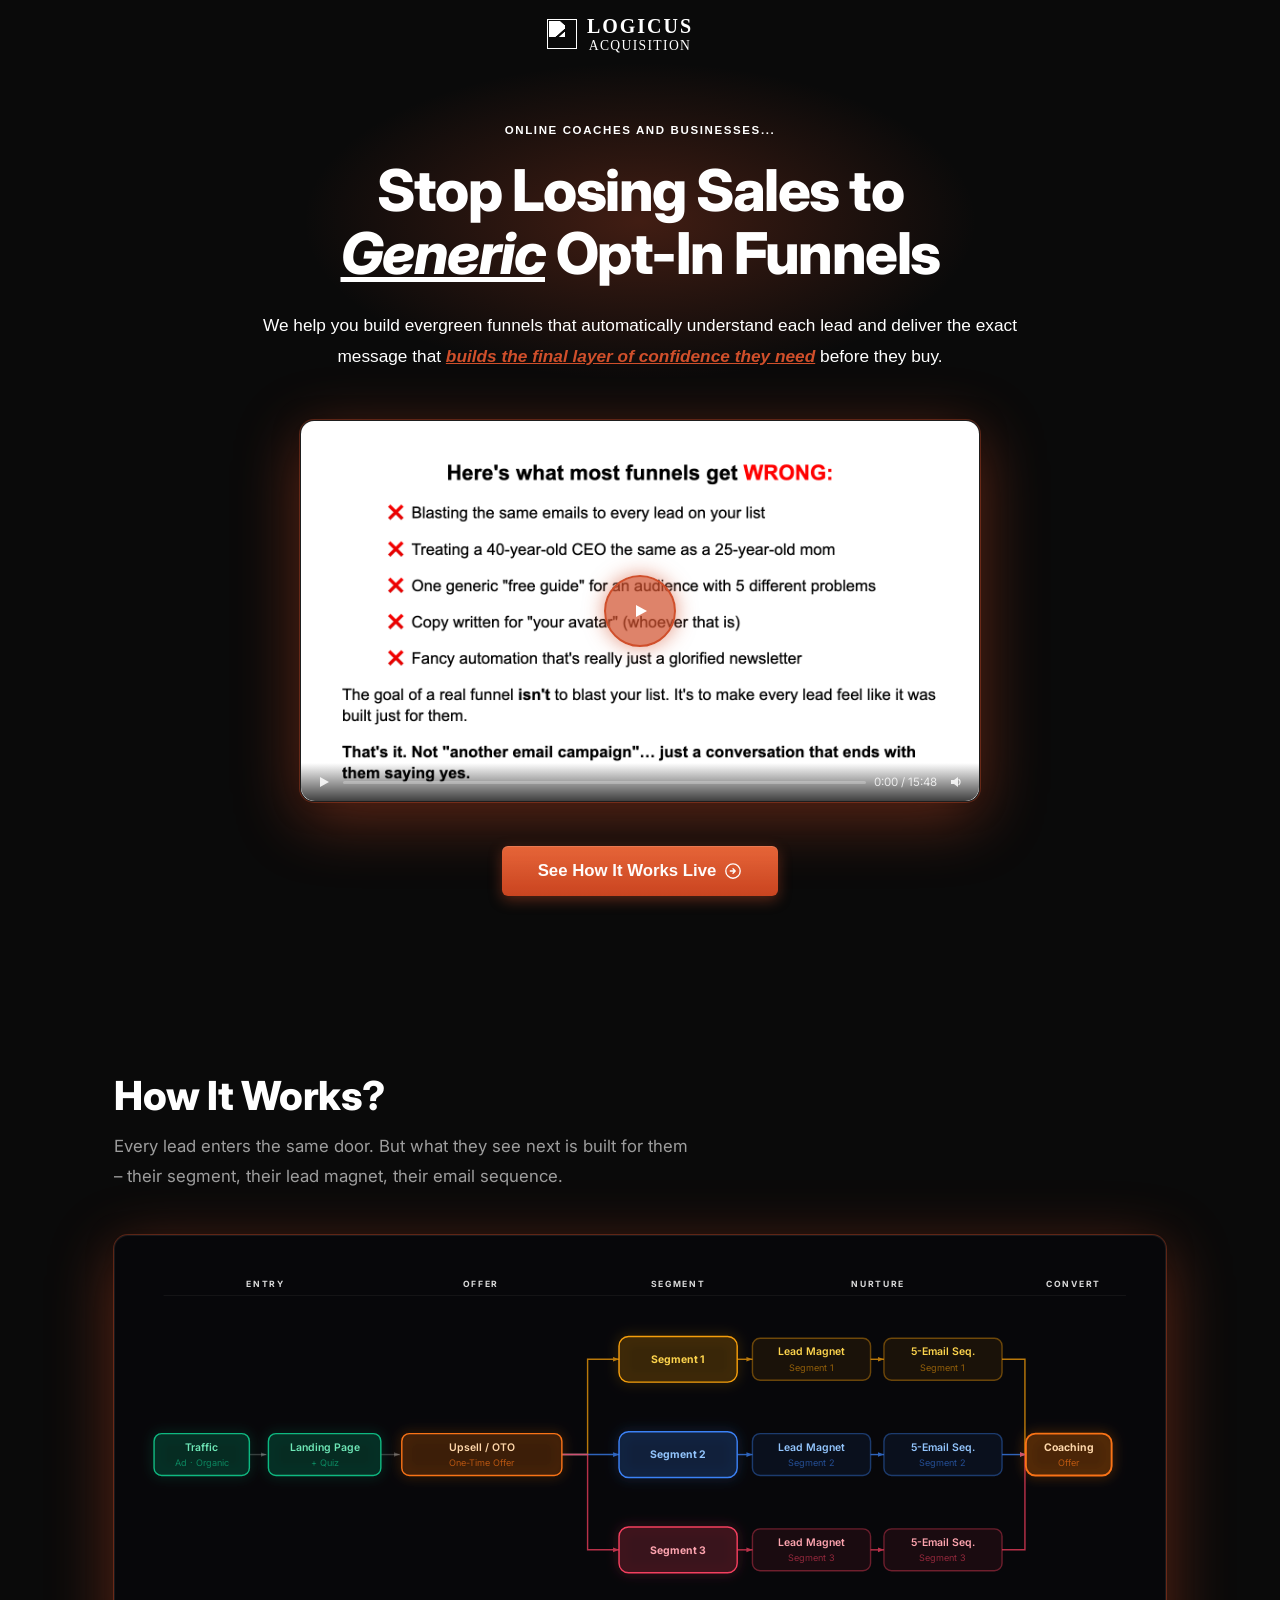
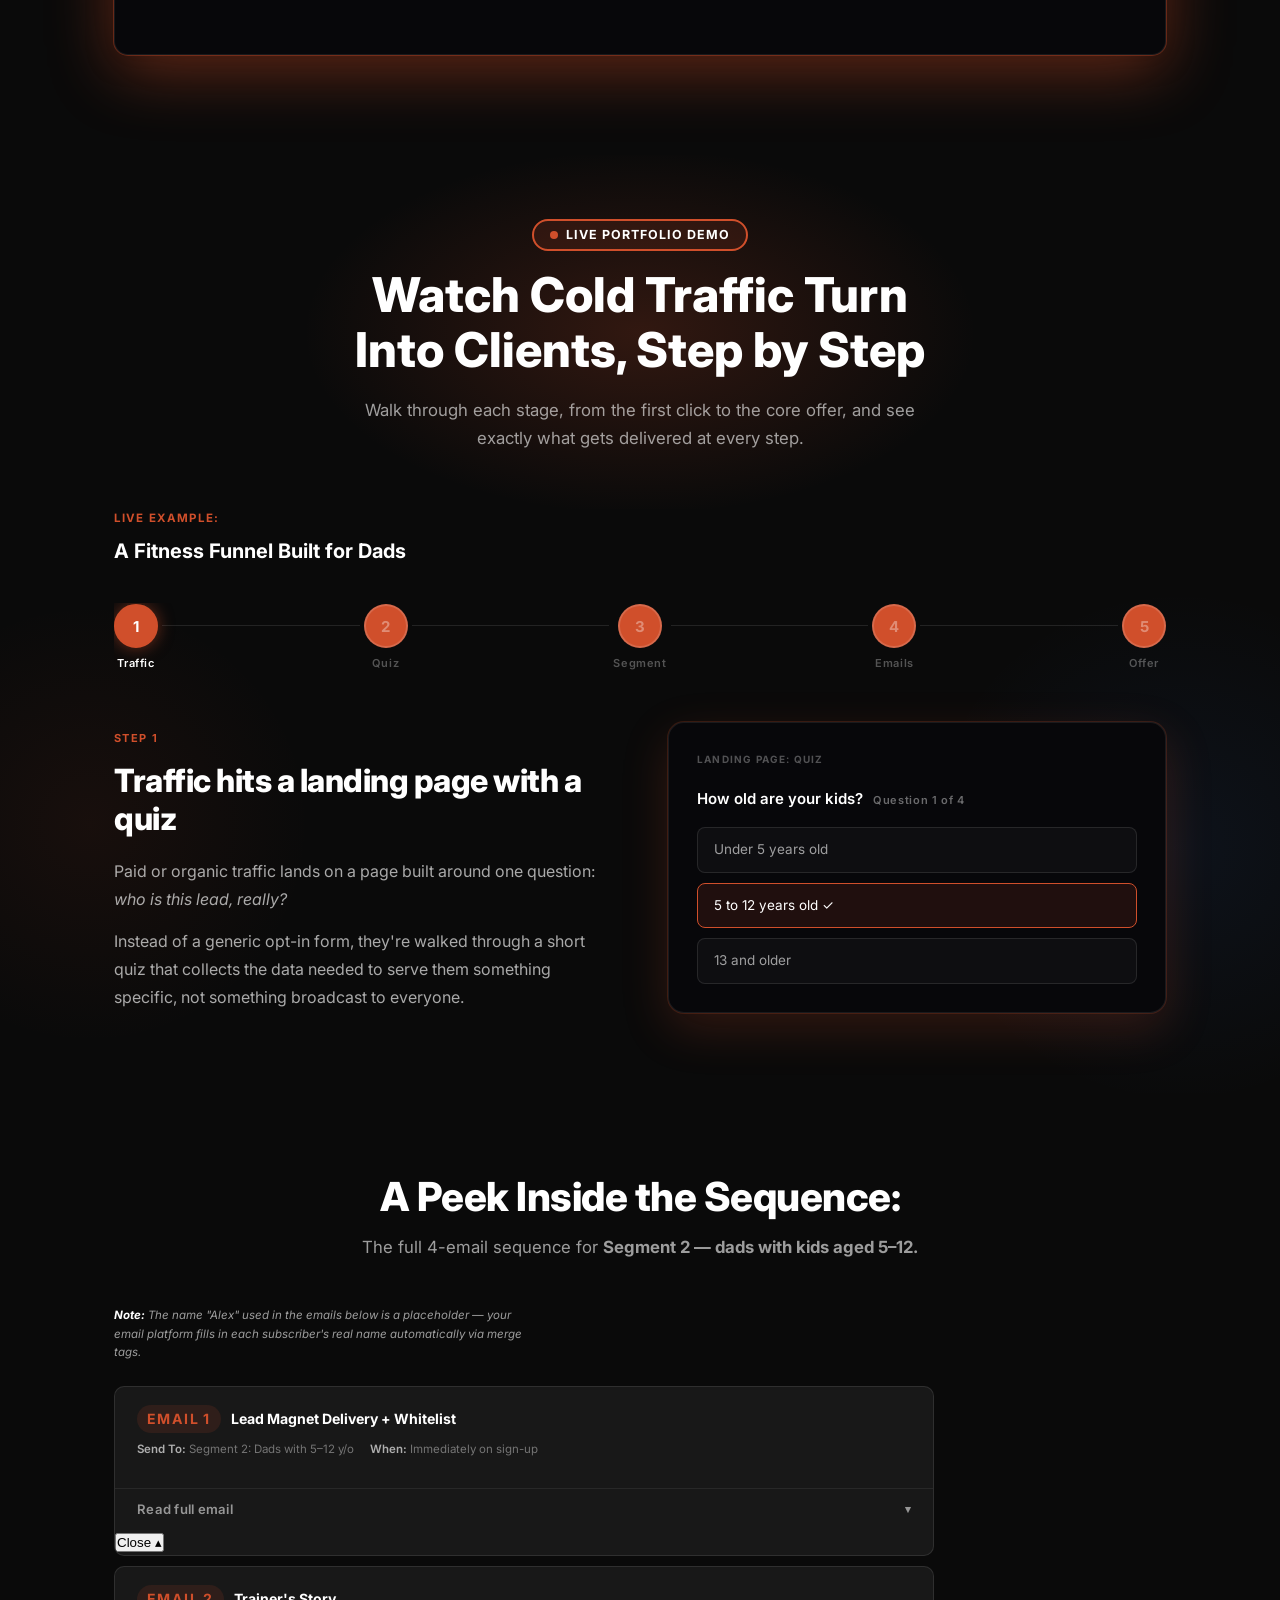
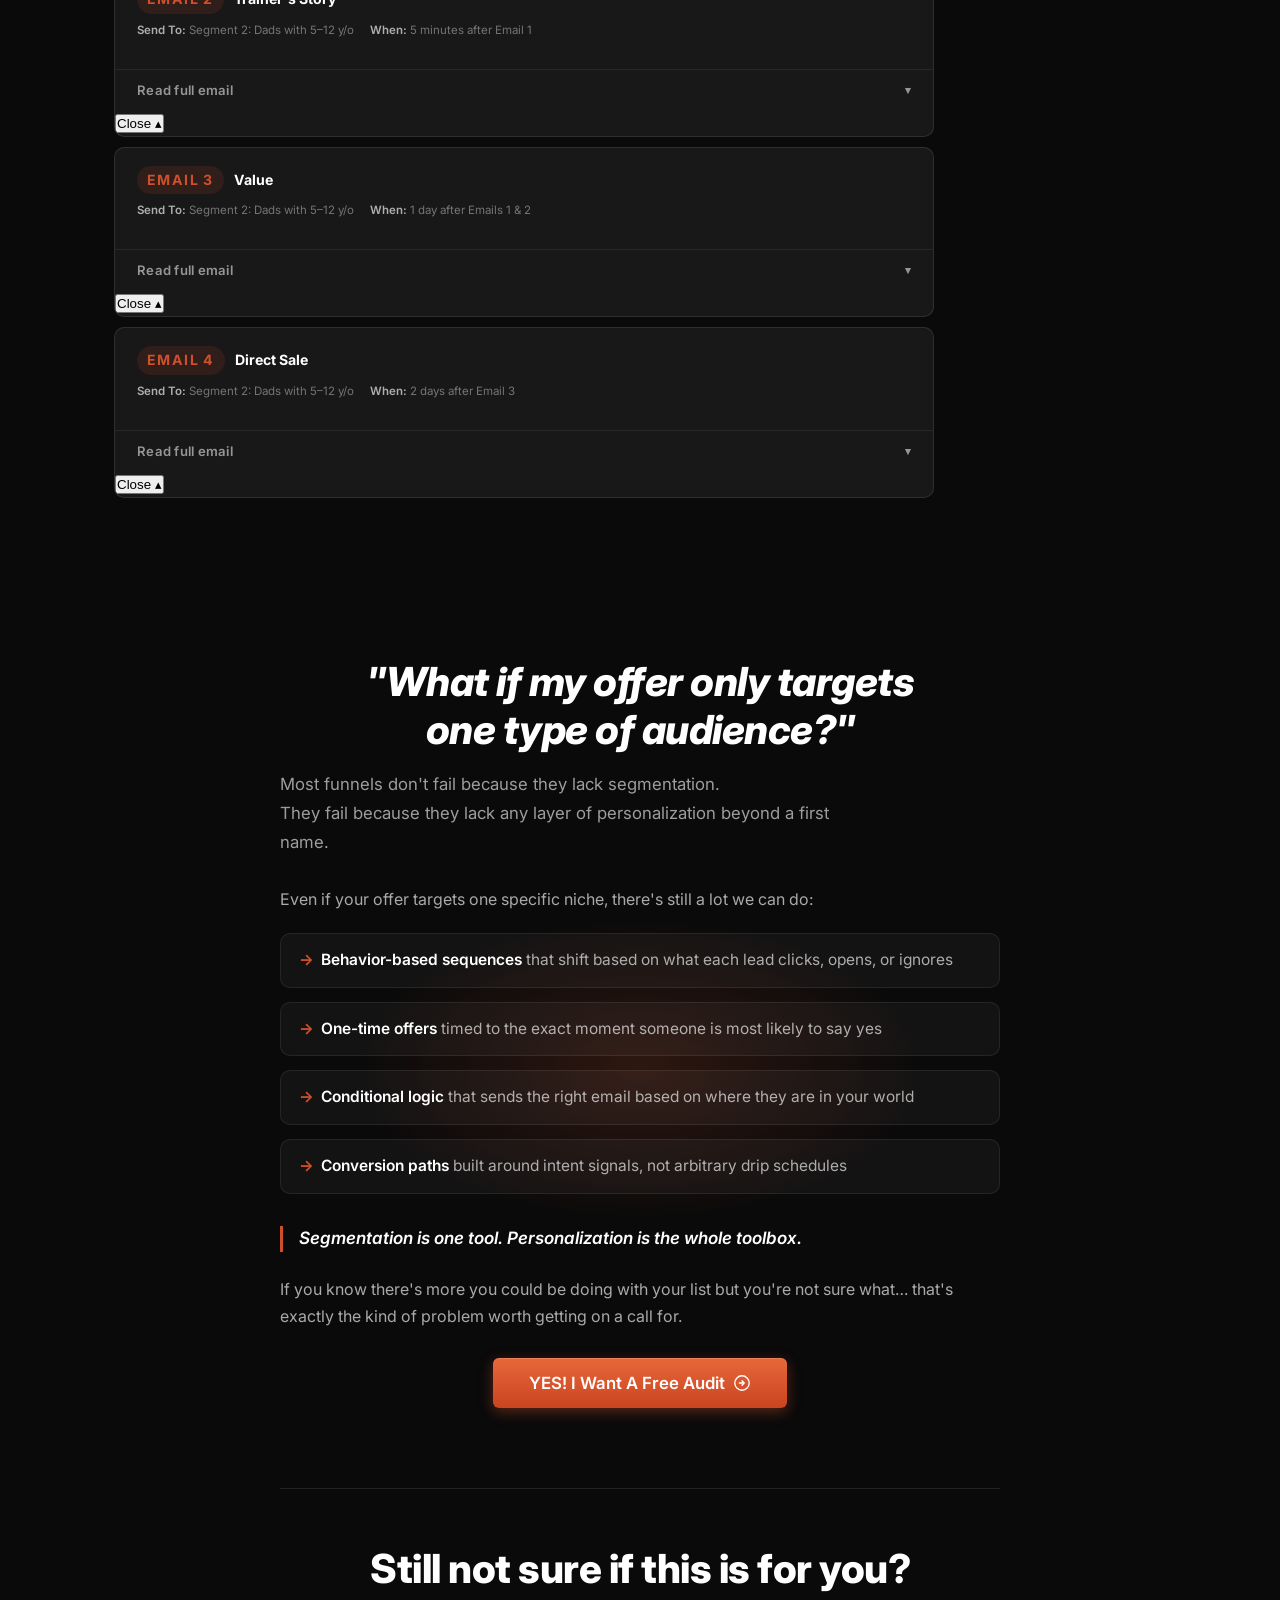
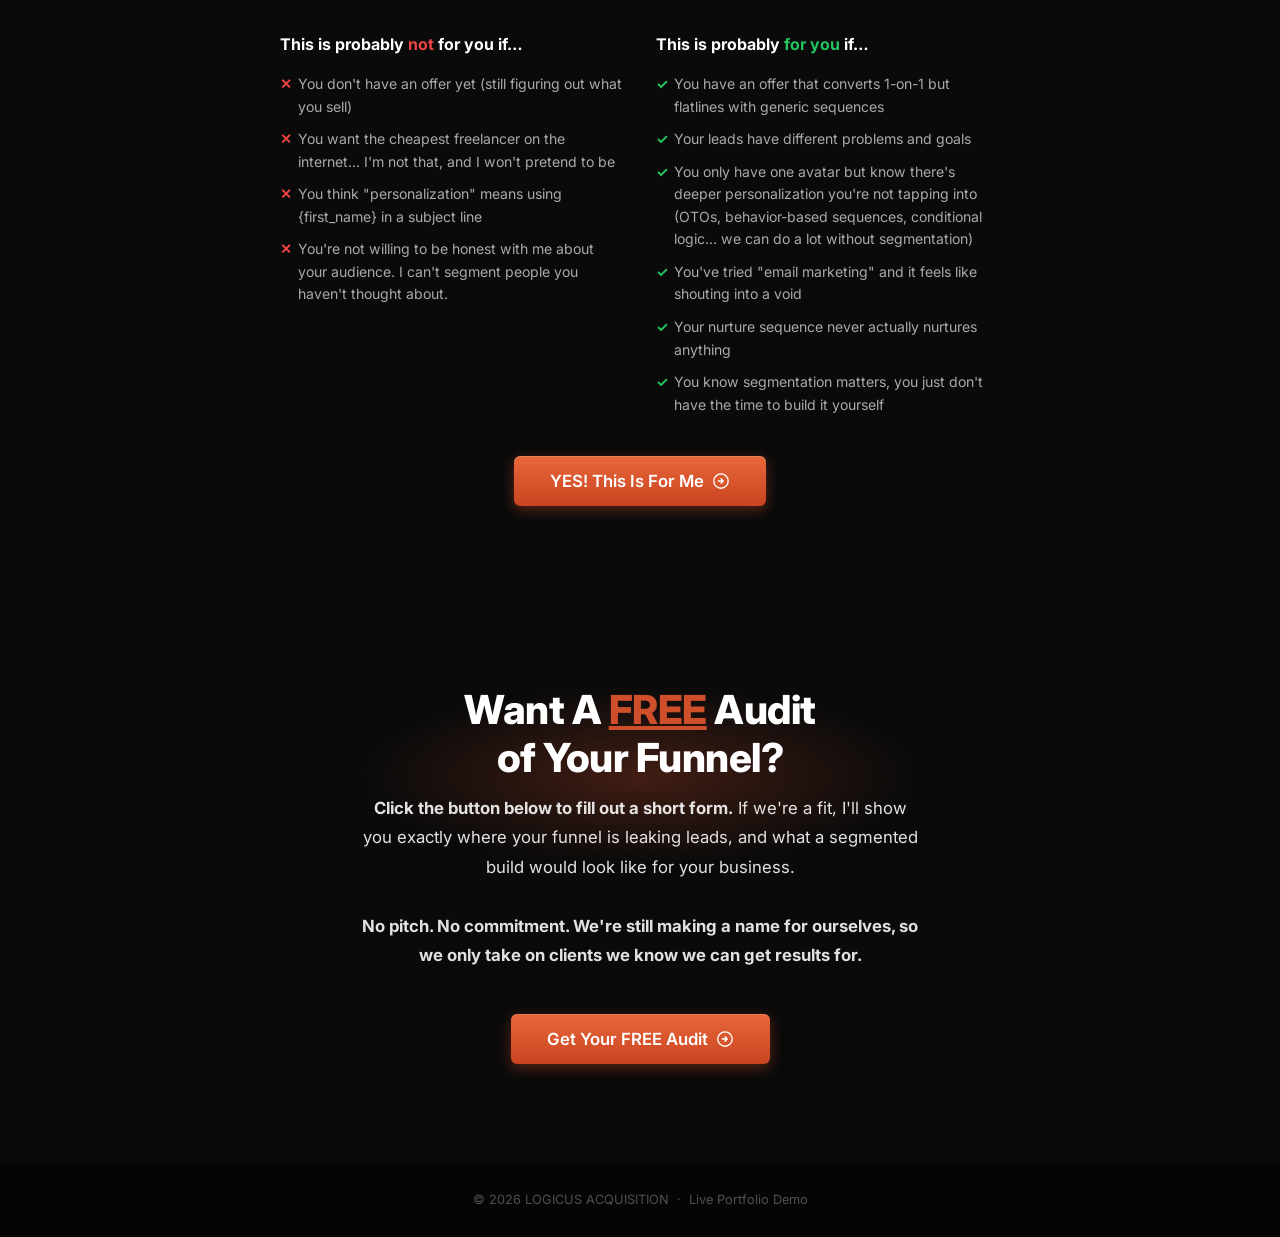
==== index.html @ 77cde2d3 "Scroll to email showcase section on close" ====
<!DOCTYPE html>
<html lang="en">
<head>
  <meta charset="UTF-8">
  <meta name="viewport" content="width=device-width, initial-scale=1.0">
  <title>LOGICUS ACQUISITION — Segmented Marketing Funnels</title>
  <link rel="preconnect" href="https://fonts.googleapis.com">
  <link rel="preconnect" href="https://fonts.gstatic.com" crossorigin>
  <link href="https://fonts.googleapis.com/css2?family=Inter:wght@300;400;500;600;700;800&display=swap" rel="stylesheet">
  <link rel="stylesheet" href="styles.css">
  <style>
    /* ── Walkthrough Hero ── */
    .walkthrough-hero {
      padding: 64px 0 56px;
      text-align: center;
      position: relative;
      overflow: hidden;
    }
    .walkthrough-hero::before {
      content: '';
      position: absolute;
      top: 50%;
      left: 50%;
      transform: translate(-50%, -50%);
      width: min(700px, 120vw);
      height: 380px;
      background: radial-gradient(ellipse at center, rgba(208,79,43,0.2) 0%, transparent 68%);
      pointer-events: none;
      z-index: 0;
    }
    .walkthrough-hero .container { position: relative; z-index: 1; }
    .walkthrough-hero .hero-label {
      display: inline-flex;
      align-items: center;
      gap: 8px;
      margin-bottom: 16px;
      border: 2px solid #D04F2B;
      border-radius: 999px;
      padding: 4px 16px;
      background: rgba(208, 79, 43, 0.12);
      color: #fff;
      font-size: 0.78rem;
      font-weight: 700;
      letter-spacing: 0.08em;
      text-transform: uppercase;
    }
    .live-dot {
      width: 8px;
      height: 8px;
      border-radius: 50%;
      background: #D04F2B;
      flex-shrink: 0;
      animation: pulse-dot 1.6s ease-in-out infinite;
    }
    @keyframes pulse-dot {
      0%, 100% { opacity: 1; transform: scale(1); }
      50% { opacity: 0.4; transform: scale(0.75); }
    }
    .walkthrough-hero h1 {
      font-size: clamp(1.6rem, 4.5vw, 3rem);
      font-weight: 800;
      line-height: 1.15;
      margin-bottom: 18px;
      text-wrap: balance;
    }
    .walkthrough-hero p {
      font-size: 1.05rem;
      color: rgba(255,255,255,0.6);
      max-width: 560px;
      margin: 0 auto;
      line-height: 1.7;
      text-wrap: pretty;
    }

    /* ── Step Nav ── */
    .walkthrough-section {
      padding: 0 0 80px;
      position: relative;
      overflow: hidden;
    }
    .walkthrough-section::before {
      content: '';
      position: absolute;
      top: 10%;
      right: -180px;
      width: 560px;
      height: 560px;
      background: radial-gradient(ellipse at center, rgba(59,130,246,0.07) 0%, transparent 65%);
      pointer-events: none;
    }
    .walkthrough-section::after {
      content: '';
      position: absolute;
      bottom: 5%;
      left: -150px;
      width: 480px;
      height: 480px;
      background: radial-gradient(ellipse at center, rgba(208,79,43,0.07) 0%, transparent 65%);
      pointer-events: none;
    }
    .walkthrough-section .container { position: relative; z-index: 1; }
    .step-nav {
      display: flex;
      align-items: center;
      margin-bottom: 48px;
      overflow-x: auto;
      padding-bottom: 4px;
    }
    .step-btn {
      display: flex;
      flex-direction: column;
      align-items: center;
      gap: 8px;
      background: none;
      border: none;
      cursor: pointer;
      padding: 0;
      flex-shrink: 0;
    }
    .step-num {
      width: 44px;
      height: 44px;
      border-radius: 50%;
      border: 2px solid rgba(255,255,255,0.15);
      display: flex;
      align-items: center;
      justify-content: center;
      font-size: 15px;
      font-weight: 700;
      color: rgba(255,255,255,0.35);
      font-family: 'Inter', sans-serif;
      transition: all 0.2s;
    }
    .step-label {
      font-size: 11px;
      font-weight: 600;
      letter-spacing: 0.06em;
      color: rgba(255,255,255,0.3);
      font-family: 'Inter', sans-serif;
      transition: color 0.2s;
    }
    .step-btn.active .step-num {
      background: #D04F2B;
      border-color: #D04F2B;
      color: #fff;
      box-shadow: 0 0 16px rgba(208,79,43,0.5);
    }
    .step-btn.active .step-label { color: #fff; }
    .step-btn:hover:not(.active) .step-num { border-color: rgba(255,255,255,0.4); color: rgba(255,255,255,0.6); }
    .step-connector {
      flex: 1;
      height: 1px;
      background: rgba(255,255,255,0.1);
      min-width: 24px;
      margin: 0 4px;
      margin-bottom: 22px;
    }

    /* ── Step Panels ── */
    .step-panel { display: none; }
    .step-panel.active { display: block; }
    .step-panel-inner {
      display: grid;
      grid-template-columns: 1fr 1fr;
      gap: 56px;
      align-items: center;
    }
    .step-tag {
      display: inline-block;
      font-size: 11px;
      font-weight: 700;
      letter-spacing: 0.12em;
      color: #D04F2B;
      text-transform: uppercase;
      margin-bottom: 14px;
    }
    .step-panel h2 {
      font-size: clamp(1.5rem, 2.8vw, 2rem);
      margin-bottom: 18px;
      line-height: 1.2;
    }
    .step-panel p {
      color: rgba(255,255,255,0.65);
      font-size: 1rem;
      line-height: 1.75;
      margin-bottom: 14px;
    }
    .step-panel p:last-child { margin-bottom: 0; }

    /* ── Demo Cards ── */
    .step-demo-card {
      background: #07070A;
      border: 1px solid rgba(255,255,255,0.08);
      border-radius: 16px;
      padding: 28px;
      box-shadow: 0 0 0 1px rgba(208,79,43,0.2), 0 16px 48px rgba(208,79,43,0.2);
    }
    .demo-label {
      font-size: 10px;
      font-weight: 700;
      letter-spacing: 0.12em;
      text-transform: uppercase;
      color: rgba(255,255,255,0.3);
      margin-bottom: 20px;
    }

    /* Quiz demo */
    .demo-quiz-q {
      font-size: 15px;
      font-weight: 600;
      color: #fff;
      margin-bottom: 16px;
    }
    .demo-options { display: flex; flex-direction: column; gap: 10px; }
    .demo-option {
      padding: 11px 16px;
      border-radius: 8px;
      border: 1px solid rgba(255,255,255,0.1);
      font-size: 13.5px;
      color: rgba(255,255,255,0.6);
      background: rgba(255,255,255,0.03);
    }
    .demo-option.highlighted {
      border-color: #D04F2B;
      background: rgba(208,79,43,0.12);
      color: #fff;
    }

    /* Segment demo */
    .demo-segments { display: flex; gap: 10px; }
    .demo-seg {
      flex: 1;
      text-align: center;
      padding: 14px 10px;
      border-radius: 10px;
      border: 1.5px solid rgba(255,255,255,0.1);
      font-size: 12px;
      font-weight: 600;
      font-family: 'Inter', sans-serif;
      color: rgba(255,255,255,0.4);
      line-height: 1.5;
    }
    .demo-seg small { display: block; font-weight: 400; font-size: 10.5px; color: rgba(255,255,255,0.3); margin-top: 4px; }
    .demo-seg.seg-1 { border-color: rgba(245,158,11,0.3); color: #FCD34D; }
    .demo-seg.seg-2 {
      border-color: #3B82F6;
      background: rgba(59,130,246,0.12);
      color: #93C5FD;
      box-shadow: 0 0 16px rgba(59,130,246,0.3);
    }
    .demo-seg.seg-2 small { color: rgba(147,197,253,0.6); }
    .demo-seg.seg-3 { border-color: rgba(244,63,94,0.3); color: #FDA4AF; }

    /* Lead magnet demo */
    .demo-magnet {
      background: rgba(59,130,246,0.08);
      border: 1px solid rgba(59,130,246,0.25);
      border-radius: 10px;
      padding: 20px;
      text-align: center;
    }
    .demo-magnet-title {
      font-size: 15px;
      font-weight: 700;
      color: #fff;
      margin-bottom: 6px;
    }
    .demo-magnet-sub {
      font-size: 12.5px;
      color: rgba(255,255,255,0.55);
      margin-bottom: 14px;
    }
    .demo-magnet-tag {
      display: inline-block;
      font-size: 10.5px;
      font-weight: 600;
      padding: 4px 12px;
      border-radius: 20px;
      background: rgba(59,130,246,0.2);
      color: #93C5FD;
      letter-spacing: 0.04em;
    }

    /* Email list demo */
    .demo-email-list { display: flex; flex-direction: column; gap: 10px; }
    .demo-email-row {
      display: flex;
      align-items: center;
      gap: 12px;
      padding: 10px 14px;
      border-radius: 8px;
      background: rgba(255,255,255,0.04);
      border: 1px solid rgba(255,255,255,0.07);
      font-size: 13px;
      color: rgba(255,255,255,0.7);
    }
    .demo-email-num {
      width: 24px;
      height: 24px;
      border-radius: 50%;
      background: rgba(208,79,43,0.25);
      border: 1px solid rgba(208,79,43,0.5);
      color: #93C5FD;
      font-size: 11px;
      font-weight: 700;
      display: flex;
      align-items: center;
      justify-content: center;
      flex-shrink: 0;
    }
    .demo-email-time {
      margin-left: auto;
      font-size: 11px;
      color: rgba(255,255,255,0.3);
      flex-shrink: 0;
    }

    /* Offer demo */
    .demo-offer-title {
      font-size: 16px;
      font-weight: 700;
      color: #fff;
      margin-bottom: 16px;
    }
    .demo-offer-items { display: flex; flex-direction: column; gap: 8px; margin-bottom: 20px; }
    .demo-offer-item {
      font-size: 13px;
      color: rgba(255,255,255,0.65);
    }
    .demo-offer-cta {
      display: inline-block;
      padding: 10px 20px;
      background: #D04F2B;
      border-radius: 8px;
      font-size: 13px;
      font-weight: 700;
      color: #fff;
    }

    /* Step nav mobile */
    @media (max-width: 768px) {
      .step-panel-inner {
        display: flex;
        flex-direction: column;
        gap: 24px;
      }
      .step-text { display: contents; }
      .step-text-header { order: 1; }
      .step-demo-card { order: 2; }
      .step-text-body { order: 3; }
      .demo-segments { flex-direction: column; }
      .step-hook {
        color: rgba(255,255,255,0.88);
        font-weight: 500;
        border-left: 2px solid #D04F2B;
        padding-left: 12px;
      }
      .when-to-send-label { display: none; }
    }

    /* ── Email showcase overrides ── */
    .email-header-meta {
      display: flex;
      flex-wrap: wrap;
      gap: 6px 16px;
      margin-bottom: 12px;
    }
    .email-meta-item {
      font-size: 11.5px;
      color: rgba(255,255,255,0.4);
    }
    .email-meta-item strong {
      color: rgba(255,255,255,0.65);
      font-weight: 600;
    }
    .email-body a { color: #1d4ed8; text-decoration: underline; }
    .email-body .email-quote-center {
      text-align: center;
      font-weight: 700;
      font-style: italic;
      font-size: 1.05rem;
      margin: 8px 0 16px;
      color: #1a1a1a;
    }
    .email-body .dash-list {
      list-style: none;
      padding: 0;
      margin: 8px 0 16px 16px;
    }
    .email-body .dash-list li::before {
      content: "- ";
      color: #2d2d2d;
    }
    .email-body .check-list {
      list-style: none;
      padding: 0;
      margin: 8px 0 16px;
      display: flex;
      flex-direction: column;
      gap: 10px;
    }
    .email-body .check-list li {
      font-size: 0.9rem;
      line-height: 1.6;
    }
    .email-type { color: #fff; font-size: 0.88rem; font-weight: 700; }
    .email-num { font-size: 0.88rem; font-weight: 700; }
    .email-subject,
    .email-preview-text {
      font-size: 0.88rem;
      word-break: break-word;
      overflow-wrap: break-word;
    }
    .email-subject {
      color: rgba(255,255,255,0.8);
      font-weight: 600;
    }
    .email-preview-text {
      color: rgba(255,255,255,0.55);
      font-weight: 400;
    }
    .email-subject strong,
    .email-preview-text strong {
      color: #fff;
      font-weight: 700;
      letter-spacing: 0.06em;
      margin-right: 5px;
    }
    .alt-row {
      display: flex;
      flex-direction: column;
      gap: 6px;
    }
    .email-header { display: flex; flex-direction: column; gap: 7px; cursor: default; }
    .email-subject, .email-preview-text { display: none; }
    .email-slpv .email-subject, .email-slpv .email-preview-text { display: block; }
    .email-slpv {
      background: #fff;
      padding: 14px 20px 10px;
      border-bottom: 1px solid rgba(0,0,0,0.07);
      display: flex;
      flex-direction: column;
      gap: 5px;
    }
    .email-slpv .email-subject { color: #1a1a1a; font-weight: 700; }
    .email-slpv .email-preview-text { color: #1a1a1a; font-weight: 400; }
    .email-slpv .email-subject strong,
    .email-slpv .email-preview-text strong {
      color: #1a1a1a;
      font-size: 0.88rem;
      font-weight: 700;
      margin-right: 5px;
    }
    .email-note { text-align: center; font-size: 0.8rem; color: rgba(255,255,255,0.6); margin-top: 40px; font-style: italic; }

    /* ── Personalization glow ── */
    .personalization-section {
      position: relative;
      overflow: hidden;
    }
    .personalization-section::before {
      content: '';
      position: absolute;
      top: 54%;
      left: 50%;
      transform: translate(-50%, -50%);
      width: min(600px, 100vw);
      height: 320px;
      background: radial-gradient(ellipse at center, rgba(208,79,43,0.18) 0%, transparent 68%);
      pointer-events: none;
    }
    .personalization-section .container { position: relative; z-index: 1; }
  </style>
</head>
<body>

  <!-- ======================== NAV ======================== -->
  <nav>
    <div class="nav-inner">
      <div class="logo-mark">
        <img src="icon.png" width="30" height="30" alt="" style="filter: brightness(0) invert(1); margin-left: -40px;">
        <div class="logo-stack">
          <div class="logo-name">LOGICUS</div>
          <div class="logo-sub">ACQUISITION</div>
        </div>
      </div>
    </div>
  </nav>

  <!-- ======================== HERO ======================== -->
  <section class="hero">
    <div class="container">

      <div class="hero-content">
        <div class="hero-label">Online Coaches and Businesses...</div>
        <h1>Stop Losing Sales to <span style="text-decoration: underline; font-style: italic;">Generic</span> Opt-In Funnels</h1>
        <p class="subhead">We help you build evergreen funnels that automatically understand each lead and deliver the exact message that <span style="color:#D04F2B; text-decoration: underline; font-style: italic; font-weight: 700;">builds the final layer of confidence they need</span> before they buy.</p>
      </div>

      <div class="vsl-wrapper">
        <div class="vsl-placeholder" style="background-image: url('VSL Thumbnail.png'); background-size: cover; background-position: center;">
          <div class="vsl-play-ring">
            <svg width="26" height="26" viewBox="0 0 26 26" fill="none" xmlns="http://www.w3.org/2000/svg">
              <path d="M9 7L20 13L9 19V7Z" fill="#fff"/>
            </svg>
          </div>
          <div class="vsl-controls">
            <button class="vsl-ctrl-btn" aria-label="Play">
              <svg width="14" height="14" viewBox="0 0 14 14" fill="none"><path d="M3 2L12 7L3 12V2Z" fill="#fff"/></svg>
            </button>
            <div class="vsl-progress">
              <div class="vsl-progress-fill"></div>
            </div>
            <span class="vsl-time">0:00 / 15:48</span>
            <button class="vsl-ctrl-btn" aria-label="Volume">
              <svg width="14" height="14" viewBox="0 0 14 14" fill="none">
                <path d="M2 5h3l4-3v10L5 9H2V5z" fill="#fff"/>
                <path d="M10 4.5a3.5 3.5 0 0 1 0 5" stroke="#fff" stroke-width="1.2" stroke-linecap="round"/>
              </svg>
            </button>
          </div>
        </div>
      </div>

      <div class="hero-cta">
        <a href="https://docs.google.com/forms/d/e/1FAIpQLSd3DyoUWMhvoH6tZdubQtil6sRKJWbAAn-DKEaLsFB7wDBJww/viewform" target="_blank" class="btn btn-coral btn-lg">See How It Works Live <svg width="18" height="18" viewBox="0 0 20 20" fill="none" xmlns="http://www.w3.org/2000/svg" style="flex-shrink:0"><circle cx="10" cy="10" r="8" stroke="currentColor" stroke-width="1.5"/><path d="M7 10h5.5M10 7.5l2.5 2.5-2.5 2.5" stroke="currentColor" stroke-width="1.5" stroke-linecap="round" stroke-linejoin="round"/></svg></a>
      </div>

    </div>
  </section>

  <!-- ======================== HOW IT WORKS ======================== -->
  <section class="how-it-works">
    <div class="container">
      <h2>How It Works?</h2>
      <p class="section-sub">Every lead enters the same door. But what they see next is built for them – their segment, their lead magnet, their email sequence.</p>

      <p class="swipe-hint">(Swipe to see the full map)</p>

      <div class="diagram-wrap">
        <svg viewBox="0 0 1060 380" xmlns="http://www.w3.org/2000/svg" role="img" aria-label="Funnel flow diagram">
          <defs>
            <marker id="arr-gray"   viewBox="0 0 10 10" refX="9" refY="5" markerWidth="7" markerHeight="7" orient="auto" markerUnits="userSpaceOnUse">
              <path d="M 0 1.5 L 9 5 L 0 8.5 z" fill="rgba(255,255,255,0.25)"/>
            </marker>
            <marker id="arr-amber"  viewBox="0 0 10 10" refX="9" refY="5" markerWidth="7" markerHeight="7" orient="auto" markerUnits="userSpaceOnUse">
              <path d="M 0 1.5 L 9 5 L 0 8.5 z" fill="#F59E0B"/>
            </marker>
            <marker id="arr-blue"   viewBox="0 0 10 10" refX="9" refY="5" markerWidth="7" markerHeight="7" orient="auto" markerUnits="userSpaceOnUse">
              <path d="M 0 1.5 L 9 5 L 0 8.5 z" fill="#3B82F6"/>
            </marker>
            <marker id="arr-rose"   viewBox="0 0 10 10" refX="9" refY="5" markerWidth="7" markerHeight="7" orient="auto" markerUnits="userSpaceOnUse">
              <path d="M 0 1.5 L 9 5 L 0 8.5 z" fill="#F43F5E"/>
            </marker>
            <filter id="glow-amber" x="-35%" y="-35%" width="170%" height="170%">
              <feDropShadow dx="0" dy="0" stdDeviation="6" flood-color="#F59E0B" flood-opacity="0.55"/>
            </filter>
            <filter id="glow-blue" x="-35%" y="-35%" width="170%" height="170%">
              <feDropShadow dx="0" dy="0" stdDeviation="6" flood-color="#3B82F6" flood-opacity="0.55"/>
            </filter>
            <filter id="glow-rose" x="-35%" y="-35%" width="170%" height="170%">
              <feDropShadow dx="0" dy="0" stdDeviation="6" flood-color="#F43F5E" flood-opacity="0.55"/>
            </filter>
            <filter id="glow-purple" x="-40%" y="-40%" width="180%" height="180%">
              <feDropShadow dx="0" dy="0" stdDeviation="8" flood-color="#8B5CF6" flood-opacity="0.65"/>
            </filter>
            <filter id="glow-orange" x="-35%" y="-35%" width="170%" height="170%">
              <feDropShadow dx="0" dy="0" stdDeviation="6" flood-color="#F97316" flood-opacity="0.65"/>
            </filter>
            <filter id="glow-green" x="-35%" y="-35%" width="170%" height="170%">
              <feDropShadow dx="0" dy="0" stdDeviation="6" flood-color="#10B981" flood-opacity="0.55"/>
            </filter>
          </defs>

          <text x="137" y="24" text-anchor="middle" fill="rgba(255,255,255,0.85)" font-size="9" font-weight="700" letter-spacing="1.8" font-family="Inter,sans-serif">ENTRY</text>
          <text x="363" y="24" text-anchor="middle" fill="rgba(255,255,255,0.85)" font-size="9" font-weight="700" letter-spacing="1.8" font-family="Inter,sans-serif">OFFER</text>
          <text x="570" y="24" text-anchor="middle" fill="rgba(255,255,255,0.85)" font-size="9" font-weight="700" letter-spacing="1.8" font-family="Inter,sans-serif">SEGMENT</text>
          <text x="780" y="24" text-anchor="middle" fill="rgba(255,255,255,0.85)" font-size="9" font-weight="700" letter-spacing="1.8" font-family="Inter,sans-serif">NURTURE</text>
          <text x="985" y="24" text-anchor="middle" fill="rgba(255,255,255,0.85)" font-size="9" font-weight="700" letter-spacing="1.8" font-family="Inter,sans-serif">CONVERT</text>
          <line x1="30" y1="33" x2="1040" y2="33" stroke="rgba(255,255,255,0.06)" stroke-width="1"/>

          <path d="M 120 200 L 138 200" stroke="rgba(255,255,255,0.2)" stroke-width="1.5" fill="none" marker-end="url(#arr-gray)"/>
          <path d="M 258 200 L 278 200" stroke="rgba(255,255,255,0.2)" stroke-width="1.5" fill="none" marker-end="url(#arr-gray)"/>

          <path d="M 448 200 L 475 200 L 475 100 L 508 100" stroke="#F59E0B" stroke-width="1.5" fill="none" marker-end="url(#arr-amber)" opacity="0.75"/>
          <path d="M 448 200 L 508 200"                     stroke="#3B82F6" stroke-width="1.5" fill="none" marker-end="url(#arr-blue)"  opacity="0.75"/>
          <path d="M 448 200 L 475 200 L 475 300 L 508 300" stroke="#F43F5E" stroke-width="1.5" fill="none" marker-end="url(#arr-rose)"  opacity="0.75"/>

          <path d="M 632 100 L 648 100" stroke="#F59E0B" stroke-width="1.5" fill="none" marker-end="url(#arr-amber)" opacity="0.75"/>
          <path d="M 632 200 L 648 200" stroke="#3B82F6" stroke-width="1.5" fill="none" marker-end="url(#arr-blue)"  opacity="0.75"/>
          <path d="M 632 300 L 648 300" stroke="#F43F5E" stroke-width="1.5" fill="none" marker-end="url(#arr-rose)"  opacity="0.75"/>

          <path d="M 772 100 L 786 100" stroke="#F59E0B" stroke-width="1.5" fill="none" marker-end="url(#arr-amber)" opacity="0.75"/>
          <path d="M 772 200 L 786 200" stroke="#3B82F6" stroke-width="1.5" fill="none" marker-end="url(#arr-blue)"  opacity="0.75"/>
          <path d="M 772 300 L 786 300" stroke="#F43F5E" stroke-width="1.5" fill="none" marker-end="url(#arr-rose)"  opacity="0.75"/>

          <path d="M 910 100 L 934 100 L 934 200 L 935 200" stroke="#F59E0B" stroke-width="1.5" fill="none" marker-end="url(#arr-amber)" opacity="0.75"/>
          <path d="M 910 200 L 935 200"                     stroke="#3B82F6" stroke-width="1.5" fill="none" marker-end="url(#arr-blue)"  opacity="0.75"/>
          <path d="M 910 300 L 934 300 L 934 200 L 935 200" stroke="#F43F5E" stroke-width="1.5" fill="none" marker-end="url(#arr-rose)"  opacity="0.75"/>

          <rect x="20" y="178" width="100" height="44" rx="8" fill="rgba(16,185,129,0.14)" stroke="#10B981" stroke-width="1.5" filter="url(#glow-green)"/>
          <text x="70" y="196" text-anchor="middle" fill="#6EE7B7" font-size="11" font-weight="600" font-family="Inter,sans-serif">Traffic</text>
          <text x="70" y="212" text-anchor="middle" fill="rgba(16,185,129,0.65)" font-size="9.5" font-family="Inter,sans-serif">Ad · Organic</text>

          <rect x="140" y="178" width="118" height="44" rx="8" fill="rgba(16,185,129,0.14)" stroke="#10B981" stroke-width="1.5" filter="url(#glow-green)"/>
          <text x="199" y="196" text-anchor="middle" fill="#6EE7B7" font-size="11" font-weight="600" font-family="Inter,sans-serif">Landing Page</text>
          <text x="199" y="212" text-anchor="middle" fill="rgba(16,185,129,0.65)" font-size="9.5" font-family="Inter,sans-serif">+ Quiz</text>

          <rect x="280" y="178" width="168" height="44" rx="8" fill="rgba(249,115,22,0.14)" stroke="#F97316" stroke-width="1.5" filter="url(#glow-orange)"/>
          <text x="364" y="196" text-anchor="middle" fill="#FED7AA" font-size="11" font-weight="600" font-family="Inter,sans-serif">Upsell / OTO</text>
          <text x="364" y="212" text-anchor="middle" fill="rgba(249,115,22,0.65)" font-size="9.5" font-family="Inter,sans-serif">One-Time Offer</text>

          <rect x="508" y="76" width="124" height="48" rx="10" fill="rgba(245,158,11,0.14)" stroke="#F59E0B" stroke-width="1.5" filter="url(#glow-amber)"/>
          <text x="570" y="104" text-anchor="middle" fill="#FCD34D" font-size="11" font-weight="700" font-family="Inter,sans-serif">Segment 1</text>

          <rect x="508" y="176" width="124" height="48" rx="10" fill="rgba(59,130,246,0.14)" stroke="#3B82F6" stroke-width="1.5" filter="url(#glow-blue)"/>
          <text x="570" y="204" text-anchor="middle" fill="#93C5FD" font-size="11" font-weight="700" font-family="Inter,sans-serif">Segment 2</text>

          <rect x="508" y="276" width="124" height="48" rx="10" fill="rgba(244,63,94,0.14)" stroke="#F43F5E" stroke-width="1.5" filter="url(#glow-rose)"/>
          <text x="570" y="304" text-anchor="middle" fill="#FDA4AF" font-size="11" font-weight="700" font-family="Inter,sans-serif">Segment 3</text>

          <rect x="648" y="78" width="124" height="44" rx="8" fill="rgba(245,158,11,0.08)" stroke="rgba(245,158,11,0.4)" stroke-width="1.5"/>
          <text x="710" y="96"  text-anchor="middle" fill="#FCD34D" font-size="11" font-weight="600" font-family="Inter,sans-serif">Lead Magnet</text>
          <text x="710" y="112" text-anchor="middle" fill="rgba(245,158,11,0.55)" font-size="9.5" font-family="Inter,sans-serif">Segment 1</text>

          <rect x="648" y="178" width="124" height="44" rx="8" fill="rgba(59,130,246,0.08)" stroke="rgba(59,130,246,0.4)" stroke-width="1.5"/>
          <text x="710" y="196" text-anchor="middle" fill="#93C5FD" font-size="11" font-weight="600" font-family="Inter,sans-serif">Lead Magnet</text>
          <text x="710" y="212" text-anchor="middle" fill="rgba(59,130,246,0.55)" font-size="9.5" font-family="Inter,sans-serif">Segment 2</text>

          <rect x="648" y="278" width="124" height="44" rx="8" fill="rgba(244,63,94,0.08)" stroke="rgba(244,63,94,0.4)" stroke-width="1.5"/>
          <text x="710" y="296" text-anchor="middle" fill="#FDA4AF" font-size="11" font-weight="600" font-family="Inter,sans-serif">Lead Magnet</text>
          <text x="710" y="312" text-anchor="middle" fill="rgba(244,63,94,0.55)" font-size="9.5" font-family="Inter,sans-serif">Segment 3</text>

          <rect x="786" y="78" width="124" height="44" rx="8" fill="rgba(245,158,11,0.08)" stroke="rgba(245,158,11,0.4)" stroke-width="1.5"/>
          <text x="848" y="96"  text-anchor="middle" fill="#FCD34D" font-size="11" font-weight="600" font-family="Inter,sans-serif">5-Email Seq.</text>
          <text x="848" y="112" text-anchor="middle" fill="rgba(245,158,11,0.55)" font-size="9.5" font-family="Inter,sans-serif">Segment 1</text>

          <rect x="786" y="178" width="124" height="44" rx="8" fill="rgba(59,130,246,0.08)" stroke="rgba(59,130,246,0.4)" stroke-width="1.5"/>
          <text x="848" y="196" text-anchor="middle" fill="#93C5FD" font-size="11" font-weight="600" font-family="Inter,sans-serif">5-Email Seq.</text>
          <text x="848" y="212" text-anchor="middle" fill="rgba(59,130,246,0.55)" font-size="9.5" font-family="Inter,sans-serif">Segment 2</text>

          <rect x="786" y="278" width="124" height="44" rx="8" fill="rgba(244,63,94,0.08)" stroke="rgba(244,63,94,0.4)" stroke-width="1.5"/>
          <text x="848" y="296" text-anchor="middle" fill="#FDA4AF" font-size="11" font-weight="600" font-family="Inter,sans-serif">5-Email Seq.</text>
          <text x="848" y="312" text-anchor="middle" fill="rgba(244,63,94,0.55)" font-size="9.5" font-family="Inter,sans-serif">Segment 3</text>

          <rect x="935" y="178" width="90" height="44" rx="10" fill="rgba(249,115,22,0.18)" stroke="#F97316" stroke-width="2" filter="url(#glow-orange)"/>
          <text x="980" y="196" text-anchor="middle" fill="#FED7AA" font-size="11" font-weight="700" font-family="Inter,sans-serif">Coaching</text>
          <text x="980" y="212" text-anchor="middle" fill="rgba(249,115,22,0.65)" font-size="9.5" font-family="Inter,sans-serif">Offer</text>
        </svg>
      </div>

    </div>
  </section>

  <!-- ======================== WALKTHROUGH HERO ======================== -->
  <section class="walkthrough-hero" id="live-demo">
    <div class="container">
      <div class="hero-label"><span class="live-dot"></span>Live Portfolio Demo</div>
      <h1>Watch Cold Traffic Turn Into Clients, Step by Step</h1>
      <p>Walk through each stage, from the first click to the core offer, and see exactly what gets delivered at every step.</p>
    </div>
  </section>

  <!-- ======================== WALKTHROUGH ======================== -->
  <section class="walkthrough-section">
    <div class="container">

      <div style="margin-bottom: 36px;">
        <p style="font-size:0.72rem; font-weight:700; letter-spacing:0.1em; text-transform:uppercase; color:#D04F2B; margin-bottom:8px;">Live Example:</p>
        <h3 style="font-size:1.25rem; font-weight:700; color:#fff; margin-bottom:0;">A Fitness Funnel Built for Dads</h3>
      </div>

      <div class="step-nav">
        <button class="step-btn active" onclick="showStep(1)">
          <span class="step-num">1</span>
          <span class="step-label">Traffic</span>
        </button>
        <div class="step-connector"></div>
        <button class="step-btn" onclick="showStep(2)">
          <span class="step-num">2</span>
          <span class="step-label">Quiz</span>
        </button>
        <div class="step-connector"></div>
        <button class="step-btn" onclick="showStep(3)">
          <span class="step-num">3</span>
          <span class="step-label">Segment</span>
        </button>
        <div class="step-connector"></div>
        <button class="step-btn" onclick="showStep(4)">
          <span class="step-num">4</span>
          <span class="step-label">Emails</span>
        </button>
        <div class="step-connector"></div>
        <button class="step-btn" onclick="showStep(5)">
          <span class="step-num">5</span>
          <span class="step-label">Offer</span>
        </button>
      </div>

      <div class="step-panels">

        <!-- Step 1 -->
        <div class="step-panel active" data-step="1">
          <div class="step-panel-inner">
            <div class="step-text">
              <div class="step-text-header">
                <div class="step-tag">Step 1</div>
                <h2>Traffic hits a landing page with a quiz</h2>
              </div>
              <div class="step-text-body">
                <p class="step-hook">Paid or organic traffic lands on a page built around one question: <em>who is this lead, really?</em></p>
                <p>Instead of a generic opt-in form, they're walked through a short quiz that collects the data needed to serve them something specific, not something broadcast to everyone.</p>
              </div>
            </div>
            <div class="step-demo-card">
              <div class="demo-label">Landing Page: Quiz</div>
              <div style="display:flex; align-items:baseline; gap:10px; margin-bottom:16px;">
                <div class="demo-quiz-q" style="margin-bottom:0;">How old are your kids?</div>
                <span style="font-size:11px; font-weight:600; letter-spacing:0.06em; color:rgba(255,255,255,0.4); flex-shrink:0;">Question 1 of 4</span>
              </div>
              <div class="demo-options">
                <div class="demo-option">Under 5 years old</div>
                <div class="demo-option highlighted">5 to 12 years old ✓</div>
                <div class="demo-option">13 and older</div>
              </div>
            </div>
          </div>
        </div>

        <!-- Step 2 -->
        <div class="step-panel" data-step="2">
          <div class="step-panel-inner">
            <div class="step-text">
              <div class="step-text-header">
                <div class="step-tag">Step 2</div>
                <h2>Answers determine the segment</h2>
              </div>
              <div class="step-text-body">
                <p class="step-hook">The primary signal is kids' age range. Each group has different psychology, schedule constraints, and parenting pressures, so each gets a completely different funnel.</p>
                <p>Secondary answers (challenge type, consistency level, main goal) further personalize the copy within the segment.</p>
              </div>
            </div>
            <div class="step-demo-card">
              <div class="demo-label">Segmentation Output</div>
              <div class="demo-segments">
                <div class="demo-seg seg-1">Segment 1<small>Kids under 5</small></div>
                <div class="demo-seg seg-2">Segment 2<small>Kids 5–12 ✓</small></div>
                <div class="demo-seg seg-3">Segment 3<small>Kids 13+</small></div>
              </div>
            </div>
          </div>
        </div>

        <!-- Step 3 -->
        <div class="step-panel" data-step="3">
          <div class="step-panel-inner">
            <div class="step-text">
              <div class="step-text-header">
                <div class="step-tag">Step 3</div>
                <h2>Each segment gets a matched lead magnet</h2>
              </div>
              <div class="step-text-body">
                <p class="step-hook">No two segments receive the same guide. Each lead magnet is written for the exact situation of that segment: different title, different framing, different content.</p>
                <p>The delivery email also references their quiz answers, so the experience feels personal from the very first message they open.</p>
              </div>
            </div>
            <div class="step-demo-card">
              <div class="demo-label">Segment 2: Lead Magnet</div>
              <div class="demo-magnet">
                <div class="demo-magnet-title">The Stolen Minutes Method</div>
                <div class="demo-magnet-sub">Train Smarter Around Your Kids' Schedule</div>
                <div class="demo-magnet-tag">For dads with kids aged 5–12</div>
              </div>
            </div>
          </div>
        </div>

        <!-- Step 4 -->
        <div class="step-panel" data-step="4">
          <div class="step-panel-inner">
            <div class="step-text">
              <div class="step-text-header">
                <div class="step-tag">Step 4</div>
                <h2>A tailored email sequence does the nurturing</h2>
              </div>
              <div class="step-text-body">
                <p class="step-hook">Four emails go out to Segment 2, spaced and sequenced to build trust, deliver value, and move the lead toward the offer, without sounding like a broadcast blast.</p>
                <p>Scroll down to read every email in full, word for word.</p>
                <a href="#email-showcase" class="btn btn-coral" style="margin-top:16px;">Read the full sequence <svg width="18" height="18" viewBox="0 0 20 20" fill="none" style="flex-shrink:0"><circle cx="10" cy="10" r="8" stroke="currentColor" stroke-width="1.5"/><path d="M7 10h5.5M10 7.5l2.5 2.5-2.5 2.5" stroke="currentColor" stroke-width="1.5" stroke-linecap="round" stroke-linejoin="round"/></svg></a>
              </div>
            </div>
            <div class="step-demo-card">
              <div style="display:flex; justify-content:space-between; align-items:center; margin-bottom:6px;">
                <div class="demo-label" style="margin-bottom:0;">Email Sequence: Segment 2</div>
                <div class="when-to-send-label" style="font-size:10px; font-weight:600; letter-spacing:0.08em; text-transform:uppercase; color:rgba(255,255,255,0.35);">When to send</div>
              </div>
              <div class="demo-email-list">
                <div class="demo-email-row">
                  <span class="demo-email-num">1</span>
                  <span>Lead Magnet Delivery</span>
                  <span class="demo-email-time">Immediately</span>
                </div>
                <div class="demo-email-row">
                  <span class="demo-email-num">2</span>
                  <span>Trainer's Story</span>
                  <span class="demo-email-time">+5 min</span>
                </div>
                <div class="demo-email-row">
                  <span class="demo-email-num">3</span>
                  <span>Value + Product Aware</span>
                  <span class="demo-email-time">Day 2</span>
                </div>
                <div class="demo-email-row">
                  <span class="demo-email-num">4</span>
                  <span>Direct Sale</span>
                  <span class="demo-email-time">Day 4</span>
                </div>
              </div>
            </div>
          </div>
        </div>

        <!-- Step 5 -->
        <div class="step-panel" data-step="5">
          <div class="step-panel-inner">
            <div class="step-text">
              <div class="step-text-header">
                <div class="step-tag">Step 5</div>
                <h2>The offer lands at the right moment</h2>
              </div>
              <div class="step-text-body">
                <p class="step-hook">By Email 4, the lead has received a lead magnet, heard the trainer's personal story, gotten specific value on their problem, and been shown the pattern in their own behavior.</p>
                <p>The coaching offer isn't a cold pitch. It arrives after trust is built, timed to the exact moment the lead is most primed to say yes.</p>
              </div>
            </div>
            <div class="step-demo-card">
              <div class="demo-label">The Coaching Offer</div>
              <div class="demo-offer">
                <div class="demo-offer-title">1-on-1 Coaching with Trainer</div>
                <div class="demo-offer-items">
                  <div class="demo-offer-item">☑️ Custom training blueprint</div>
                  <div class="demo-offer-item">☑️ Done-for-you decision system</div>
                  <div class="demo-offer-item">☑️ Direct access to coach</div>
                  <div class="demo-offer-item">☑️ Ongoing plan adjustments</div>
                </div>
                <div class="demo-offer-cta">Apply here →</div>
              </div>
            </div>
          </div>
        </div>

      </div><!-- /step-panels -->
    </div>
  </section>

  <!-- ======================== EMAIL SHOWCASE ======================== -->
  <section class="email-previews" id="email-showcase">
    <div class="container">
      <h2 style="text-align:center;">A Peek Inside the Sequence:</h2>
      <p class="section-sub" style="text-align:center; margin-left:auto; margin-right:auto; text-wrap:pretty;">The full 4-email sequence for <strong>Segment 2 — dads with kids aged 5–12.</strong></p>

      <p class="email-note" style="margin-top:16px; margin-bottom:24px; font-size:0.72rem; max-width:420px; margin-left:0; margin-right:auto; text-align:left;"><strong style="color:#fff;">Note:</strong> The name "Alex" used in the emails below is a placeholder — your email platform fills in each subscriber's real name automatically via merge tags.</p>

      <div class="email-stack">

        <!-- ─── Email 1 ─── -->
        <div class="email-card">
          <div class="email-header">
            <div class="email-meta">
              <span class="email-num">Email 1</span>
              <span class="email-type">Lead Magnet Delivery + Whitelist</span>
            </div>
            <div class="email-header-meta">
              <span class="email-meta-item"><strong>Send To:</strong> Segment 2: Dads with 5–12 y/o</span>
              <span class="email-meta-item"><strong>When:</strong> Immediately on sign-up</span>
            </div>
          </div>
          <button class="email-expand-btn" onclick="toggleEmail(this)">Read full email <span class="chevron">▾</span></button>
          <div class="email-body-wrap">
            <div class="email-slpv">
              <div class="email-subject"><strong>SL:</strong> Your Stolen Minutes Method is here, Alex</div>
              <div class="email-subject"><strong>Alt SL:</strong> You signed up for this?</div>
              <div class="email-preview-text"><strong>Preview Text:</strong> Free fitness guide for dads with active kids</div>
            </div>
            <div class="email-body">
              <div class="email-body-label">Email Body:</div>
              <p>Hey Alex,</p>
              <p>I went through your quiz answers…</p>
              <p>And I believe this is the exact guide you've been looking for:</p>
              <p><a href="javascript:void(0)">Click here to download The Stolen Minutes Method: Train Smarter Around Your Kids' Schedule.</a></p>
              <p><strong>Now, before you dig in…</strong></p>
              <p>I want to make sure you don't miss what's coming next.</p>
              <p>You just joined a group of dads who decided their kids deserve to see them at their best, not just hear about it.</p>
              <p>And over the next few days, I'll send more resources to help you:</p>
              <ul>
                <li>Train on the days you only have 12 minutes and a patch of floor</li>
                <li>Know exactly what to do when you're running on 5 hours of sleep and cold coffee</li>
                <li>Stop losing momentum every time the family schedule blows up</li>
                <li>And more.</li>
              </ul>
              <p>One thing though…</p>
              <p>Email providers love <u><em>burying</em></u> these in promotions or spam.</p>
              <p>So to stay up-to-date with all my free resources and early access to my 1-on-1 training…</p>
              <p>Make sure to follow the steps below (it takes less than 30 seconds):</p>
              <ol>
                <li>Add my email to your contact list.</li>
                <li>Drag this email to your Primary inbox if it isn't there already.</li>
                <li>Reply "Done" to this email so I know you did it.</li>
              </ol>
              <p>Do this now, and you won't miss a thing.</p>
              <p>In the next email, I'll share how I went from being the tired dad my wife and kids worried about to becoming the present dad they're proud of.</p>
              <p>Plus the key lessons I wish I'd learned before they became teenagers.</p>
              <p>But for now?</p>
              <p>Enjoy the guide… and keep an eye out for my next email</p>
              <div class="email-sig">Talk soon,<br>Mike.</div>
            </div>
          </div>
          <button class="email-close-btn" onclick="toggleEmail(this.closest('.email-card').querySelector('.email-expand-btn'))">Close ▴</button>
        </div>

        <!-- ─── Email 2 ─── -->
        <div class="email-card">
          <div class="email-header">
            <div class="email-meta">
              <span class="email-num">Email 2</span>
              <span class="email-type">Trainer's Story</span>
            </div>
            <div class="email-header-meta">
              <span class="email-meta-item"><strong>Send To:</strong> Segment 2: Dads with 5–12 y/o</span>
              <span class="email-meta-item"><strong>When:</strong> 5 minutes after Email 1</span>
            </div>
          </div>
          <button class="email-expand-btn" onclick="toggleEmail(this)">Read full email <span class="chevron">▾</span></button>
          <div class="email-body-wrap">
            <div class="email-slpv">
              <div class="email-subject"><strong>SL:</strong> "Dad bod" to "Fit dad" without guilt</div>
              <div class="email-subject"><strong>Alt SL:</strong> The day my son asked a question I couldn't answer…</div>
              <div class="email-preview-text"><strong>Preview Text:</strong> (my story)</div>
            </div>
            <div class="email-body">
              <div class="email-body-label">Email Body:</div>
              <p>Alex,</p>
              <p>If you've ever stared at your calendar on a Sunday night…</p>
              <p>Made a promise to yourself that this week would be different…</p>
              <p>And then watched Wednesday roll around without a single workout done…</p>
              <p>You're not alone.</p>
              <p>I was that guy for almost three years.</p>
              <p>I used to be in decent shape. Athletic enough in my 20s that I never really had to think about it.</p>
              <p>Then work got serious.</p>
              <p>The kids came.</p>
              <p>Life got full.</p>
              <p>And somewhere between the school runs and the late nights and the "I'll start Monday" cycles, I just let myself go.</p>
              <p>I told myself it was fine. I was busy. I was a dad. <em>That's what happens.</em></p>
              <p>But here's the part I didn't want to admit:</p>
              <p>I wasn't just out of shape. I was tired all the time.</p>
              <p>I'd come home drained, and my kids, who just wanted to wrestle and run and play, got the version of me that was already out of gas by 6pm.</p>
              <p>I'd sit on the couch while they played in the yard.</p>
              <p>I told myself they didn't notice.</p>
              <p><strong>Then one evening… my son, he was 9 at the time, asked me why I never ran with him at the park anymore.</strong></p>
              <p>Not in a mean way.</p>
              <p>He was just… curious.</p>
              <p>But it hit me like a truck.</p>
              <p>Because I didn't have a good answer.</p>
              <p>I tried everything after that.</p>
              <ul class="dash-list">
                <li>The gym membership I used for three weeks.</li>
                <li>The YouTube workout phase.</li>
                <li>The diet that lasted until Friday.</li>
                <li>The "I'll be consistent this time" plan that was really no plan at all.</li>
              </ul>
              <p>Each time I actually started making progress, I'd feel guilty.</p>
              <p>Like I was stealing time away from my family to go sweat in a garage.</p>
              <p>So I'd quit. And feel worse.</p>
              <p>That's when I realized the problem wasn't discipline.</p>
              <p>Wasn't motivation. Wasn't even time.</p>
              <p><strong>The real problem was that I had convinced myself that taking care of myself was somehow <em><strong>taking away</strong></em> from my family.</strong></p>
              <p>When the truth is the opposite.</p>
              <p><strong>Your kids aged 5 to 12 are in the middle of figuring out what a man looks like.</strong></p>
              <p>What a father looks like.</p>
              <p>They're watching how you handle hard things. How you treat your body. Whether you follow through.</p>
              <p>You don't have to be perfect. You just have to be someone worth watching.</p>
              <p><strong>The day I stopped treating fitness as something I did instead of being a dad, and started seeing it as <em><strong>part of how I showed up as one</strong></em>, everything changed.</strong></p>
              <p>I stopped quitting.</p>
              <p>I stopped feeling guilty.</p>
              <p>And I finally started making progress that actually stuck.</p>
              <p>Tomorrow, I'll show you how your kids' schedule is either working for your fitness plan, or silently killing it. (And exactly what to do if it's the second one)</p>
              <p>It's not what you think.</p>
              <div class="email-sig">Talk soon,<br>Mike.<br><br><strong>P.S.</strong> The system that finally worked for me wasn't the hardest. Wasn't the most scientific. But it was built for a life like yours — by a dad living it.<br><br><strong>If anything in this email hits close to home, reply and let me know. I read every message and I'll do my best to help.</strong></div>
            </div>
          </div>
          <button class="email-close-btn" onclick="toggleEmail(this.closest('.email-card').querySelector('.email-expand-btn'))">Close ▴</button>
        </div>

        <!-- ─── Email 3 ─── -->
        <div class="email-card">
          <div class="email-header">
            <div class="email-meta">
              <span class="email-num">Email 3</span>
              <span class="email-type">Value</span>
            </div>
            <div class="email-header-meta">
              <span class="email-meta-item"><strong>Send To:</strong> Segment 2: Dads with 5–12 y/o</span>
              <span class="email-meta-item"><strong>When:</strong> 1 day after Emails 1 &amp; 2</span>
            </div>
          </div>
          <button class="email-expand-btn" onclick="toggleEmail(this)">Read full email <span class="chevron">▾</span></button>
          <div class="email-body-wrap">
            <div class="email-slpv">
              <div class="email-subject"><strong>SL:</strong> Your kids' sport schedule predicts your fitness plan</div>
              <div class="email-preview-text"><strong>Preview Text:</strong> Here's how to avoid the crash</div>
              <div class="email-subject"><strong>Alt SL:</strong> Will your kids see a strong dad or a winded one this season?</div>
              <div class="email-preview-text"><strong>Alt Preview Text:</strong> Read this to find out…</div>
            </div>
            <div class="email-body">
              <div class="email-body-label">Email Body:</div>
              <p>Alex, believe it or not…</p>
              <p>I sometimes feel like a bit of a fortune teller.</p>
              <p>Not the kind who can tell you if you should quit your job to start a business.</p>
              <p>Or what's gonna be "the next bitcoin" in the 2030s.</p>
              <p>But if you describe what a typical week looks like with your kids?</p>
              <p>I can usually tell <em>(with pretty good accuracy)</em> whether your fitness plan is actually going to stick this time.</p>
              <p>It's not because I can see the future.</p>
              <p>It's because after talking to enough dads in the exact same boat, the pattern is too obvious.</p>
              <p><strong>Your routine and your fitness plan are either in sync… or not.</strong></p>
              <p>It's as simple as checking the GPS on a road you've driven your whole life.</p>
              <p>If the plan doesn't match the actual roads you're on, it's going to crash no matter how motivated you are.</p>
              <p>Now, here's the thing…</p>
              <p>If you can find workouts that fit into the limited time windows you have, you've got a real shot at making it stick.</p>
              <p>We both know that.</p>
              <p>But here's the important caveat.</p>
              <p>I'm not talking about some generic cookie-cutter workout plan.</p>
              <p>I'm talking about the right workout at the right place and time that give you maximum results.</p>
              <p>So if you want to know how to make sure your life and plan are actually in sync…</p>
              <p>So you can finally get back in shape, keep up with your kids on the field without getting gassed and stop starting over every few weeks.</p>
              <p>I put together a free training that breaks everything down for dads exactly like us.</p>
              <p><a href="javascript:void(0)">Watch it here.</a></p>
              <p>Inside, you'll find:</p>
              <ol>
                <li>How to quickly spot the hidden training windows already baked into your current week.</li>
                <li>How to build a "minimum viable workout" system so one chaotic sports-filled week never turns into a full restart again.</li>
                <li>How to instantly match the right session to whatever time you have.</li>
              </ol>
              <p>These are the fundamentals.</p>
              <p>Once you get a clear idea of how and when to use them, sticking to your plan stops being a willpower problem.</p>
              <p>Combine this with the Stolen Minutes Method you already have, and you'll have a sustainable approach to hit your goal.</p>
              <div class="email-sig">Talk soon,<br>Mike<br><br>P.S. Most of the dads I work with started where you are. Once we stopped fighting the "dad life" schedule and started working with it, things just clicked.<br><br>If you want the same high-level accountability and a hand getting your system in place, <a href="javascript:void(0)">go here to see if we're a fit.</a></div>
            </div>
          </div>
          <button class="email-close-btn" onclick="toggleEmail(this.closest('.email-card').querySelector('.email-expand-btn'))">Close ▴</button>
        </div>

        <!-- ─── Email 4 ─── -->
        <div class="email-card">
          <div class="email-header">
            <div class="email-meta">
              <span class="email-num">Email 4</span>
              <span class="email-type">Direct Sale</span>
            </div>
            <div class="email-header-meta">
              <span class="email-meta-item"><strong>Send To:</strong> Segment 2: Dads with 5–12 y/o</span>
              <span class="email-meta-item"><strong>When:</strong> 2 days after Email 3</span>
            </div>
          </div>
          <button class="email-expand-btn" onclick="toggleEmail(this)">Read full email <span class="chevron">▾</span></button>
          <div class="email-body-wrap">
            <div class="email-slpv">
              <div class="email-subject"><strong>SL:</strong> The 1 line that ended fitness hopes for most dads</div>
              <div class="email-preview-text"><strong>Preview Text:</strong> Have you heard it before?</div>
            </div>
            <div class="email-body">
              <div class="email-body-label">Email Body:</div>
              <p class="email-quote-center">"I'll start when things calm down."</p>
              <p>Let me tell you how that usually goes, Alex.</p>
              <p>A dad signs up for my list because something clicked.</p>
              <p>Maybe a free guide caught him off guard.<br>Maybe his kid asked him to play for the fifth time that week.<br>Maybe he just looked at himself in the mirror and didn't recognize the guy staring back.</p>
              <p>He reads my emails. Downloads the guide. Watches the training.</p>
              <p>And then… he waits.</p>
              <p>He waits for things to "slow down."</p>
              <p>Six months later, I hear from him again.</p>
              <p>Same place. Same weight. Same "I was just about to get started" story.</p>
              <p>I'm not telling you this to make you feel bad.</p>
              <p>I'm telling you because I've watched it happen so many times it's become predictable.</p>
              <p>And I don't want it to happen to you.</p>
              <p>Because the harsh truth is…</p>
              <p>The Monday next month looks exactly like the Monday this week.</p>
              <p>You've already been running this experiment.</p>
              <p>And deep down you know…</p>
              <p>Waiting for calm isn't a plan. It's a way of feeling okay about not starting.</p>
              <p><strong>That's why I'm here to help dads like you take action without adding one more thing to the calendar they're already drowning in.</strong></p>
              <p>But I'm not the right trainer for most people. Why?</p>
              <p>Well, I don't have a workout app with 400 workouts you'll never open…</p>
              <p>No 6-week challenge that dies in week 3 for you to join…</p>
              <p>No "community" that ghost-coaches you…</p>
              <p>Just me, helping you get in shape around the life you already have.</p>
              <p>Here's what you get when you work with me:</p>
              <ul class="check-list">
                <li>☑️ <strong>A training blueprint</strong> built around your work hours, kids' practice, commute, bedtime, so you can follow it without blowing up family time (and your "me" time).</li>
                <li>☑️ <strong>A done-for-you decision system</strong> that tells you exactly what to train, when to train it, and what to eat that day, so you never waste willpower figuring it out at 9pm with a tired brain.</li>
                <li>☑️ <strong>Direct access to me</strong> – text me when you're stuck, when the week blows up, or when you need a form check. I answer.</li>
                <li>☑️ <strong>Plan adjustments</strong> – life with school-aged kids changes every 4 to 6 weeks. Your plan shifts when your season shifts, so you never fall off, never restart, and never lose what you built.</li>
              </ul>
              <p>And as you might already be able to tell (or not, I don't judge)…</p>
              <p><strong>That whole thing is a lot of work for me.</strong></p>
              <p>That's why I can only work with a handful of people at a time.</p>
              <p>But because you've shown me how serious you are about becoming a role model for your family by joining my list…</p>
              <p>I want to give you early access to my 1-on-1 training as a reward for taking action.</p>
              <p>So you can secure your spot and get in the shape your kids deserve to see before I announce this publicly on <strong>April 20th</strong> (if the application isn't full by then).</p>
              <p>All you have to do is click the link below and fill out a short-form application.</p>
              <p>I read every one myself. If I think I can help you (and I'm only taking dads I know I can get results for), we'll hop on a quick call to map it out.</p>
              <p>If it's a fit, we start that week.</p>
              <p>If it's not, I'll point you to something that might be a better match.</p>
              <p><a href="javascript:void(0)">Apply here.</a></p>
              <div class="email-sig">Talk soon,<br>Mike.<br><br><em>P.S. If you've read this far and you're still telling yourself you'll start once you feel more ready… read the first half of this email again.</em></div>
            </div>
          </div>
          <button class="email-close-btn" onclick="toggleEmail(this.closest('.email-card').querySelector('.email-expand-btn'))">Close ▴</button>
        </div>

      </div><!-- /email-stack -->
    </div>
  </section>

  <!-- ======================== PERSONALIZATION SECTION ======================== -->
  <section class="personalization-section">
    <div class="container">
      <div class="personalization-inner">
        <h2 style="text-align: center; text-wrap: balance; font-style: italic;">"What if my offer only targets one type of audience?"</h2>
        <p class="section-sub">Most funnels don't fail because they lack segmentation.<br>They fail because they lack any layer of personalization beyond a first name.</p>
        <p class="personalization-body">Even if your offer targets one specific niche, there's still a lot we can do:</p>
        <ul class="personalization-list">
          <li><span>Behavior-based sequences</span> that shift based on what each lead clicks, opens, or ignores</li>
          <li><span>One-time offers</span> timed to the exact moment someone is most likely to say yes</li>
          <li><span>Conditional logic</span> that sends the right email based on where they are in your world</li>
          <li><span>Conversion paths</span> built around intent signals, not arbitrary drip schedules</li>
        </ul>
        <p class="personalization-callout">Segmentation is one tool. Personalization is the whole toolbox.</p>
        <p class="personalization-body">If you know there's more you could be doing with your list but you're not sure what… that's exactly the kind of problem worth getting on a call for.</p>
        <div style="margin-top: 28px; text-align:center;">
          <a href="https://docs.google.com/forms/d/e/1FAIpQLSd3DyoUWMhvoH6tZdubQtil6sRKJWbAAn-DKEaLsFB7wDBJww/viewform" target="_blank" class="btn btn-coral btn-lg">YES! I Want A Free Audit <svg width="18" height="18" viewBox="0 0 20 20" fill="none" xmlns="http://www.w3.org/2000/svg" style="flex-shrink:0"><circle cx="10" cy="10" r="8" stroke="currentColor" stroke-width="1.5"/><path d="M7 10h5.5M10 7.5l2.5 2.5-2.5 2.5" stroke="currentColor" stroke-width="1.5" stroke-linecap="round" stroke-linejoin="round"/></svg></a>
        </div>
      </div>
    </div>
  </section>

  <!-- ======================== FIT SECTION ======================== -->
  <section class="fit-section">
    <div class="container">
      <div class="fit-inner">
        <hr class="fit-divider">
        <h2 style="text-align:center; margin-bottom:40px; text-wrap:balance;">Still not sure if this is for you?</h2>
        <div class="fit-columns">

          <div class="fit-block fit-block--no">
            <h3>This is probably <span style="color:#EF4444;">not</span> for you if…</h3>
            <ul class="fit-list">
              <li>You don't have an offer yet (still figuring out what you sell)</li>
              <li>You want the cheapest freelancer on the internet… I'm not that, and I won't pretend to be</li>
              <li>You think "personalization" means using {first_name} in a subject line</li>
              <li>You're not willing to be honest with me about your audience. I can't segment people you haven't thought about.</li>
            </ul>
          </div>

          <div class="fit-block fit-block--yes">
            <h3>This is probably <span style="color:#22C55E;">for you</span> if…</h3>
            <ul class="fit-list">
              <li>You have an offer that converts 1-on-1 but flatlines with generic sequences</li>
              <li>Your leads have different problems and goals</li>
              <li>You only have one avatar but know there's deeper personalization you're not tapping into (OTOs, behavior-based sequences, conditional logic… we can do a lot without segmentation)</li>
              <li>You've tried "email marketing" and it feels like shouting into a void</li>
              <li>Your nurture sequence never actually nurtures anything</li>
              <li>You know segmentation matters, you just don't have the time to build it yourself</li>
            </ul>
          </div>

        </div>
        <div style="margin-top: 40px; text-align:center;">
          <a href="https://docs.google.com/forms/d/e/1FAIpQLSd3DyoUWMhvoH6tZdubQtil6sRKJWbAAn-DKEaLsFB7wDBJww/viewform" target="_blank" class="btn btn-coral btn-lg">YES! This Is For Me <svg width="18" height="18" viewBox="0 0 20 20" fill="none" xmlns="http://www.w3.org/2000/svg" style="flex-shrink:0"><circle cx="10" cy="10" r="8" stroke="currentColor" stroke-width="1.5"/><path d="M7 10h5.5M10 7.5l2.5 2.5-2.5 2.5" stroke="currentColor" stroke-width="1.5" stroke-linecap="round" stroke-linejoin="round"/></svg></a>
        </div>
      </div>
    </div>
  </section>

  <!-- ======================== AUDIT SECTION ======================== -->
  <section class="audit-section">
    <div class="container">
      <div class="audit-inner">
        <h2 style="text-wrap: balance;">Want A <span style="color:#D04F2B; text-decoration:underline;">FREE</span> Audit of Your Funnel?</h2>
        <p class="section-sub"><strong>Click the button below to fill out a short form.</strong> If we're a fit, I'll show you exactly where your funnel is leaking leads, and what a segmented build would look like for your business.<br><br><strong>No pitch. No commitment. We're still making a name for ourselves, so we only take on clients we know we can get results for.</strong></p>

        <div class="hero-cta" style="margin-top: 36px;">
          <a href="https://docs.google.com/forms/d/e/1FAIpQLSd3DyoUWMhvoH6tZdubQtil6sRKJWbAAn-DKEaLsFB7wDBJww/viewform" target="_blank" class="btn btn-coral btn-lg">Get Your FREE Audit <svg width="18" height="18" viewBox="0 0 20 20" fill="none" xmlns="http://www.w3.org/2000/svg" style="flex-shrink:0"><circle cx="10" cy="10" r="8" stroke="currentColor" stroke-width="1.5"/><path d="M7 10h5.5M10 7.5l2.5 2.5-2.5 2.5" stroke="currentColor" stroke-width="1.5" stroke-linecap="round" stroke-linejoin="round"/></svg></a>
        </div>
      </div>
    </div>
  </section>

  <!-- ======================== FOOTER ======================== -->
  <footer>
    <div class="container">
      <p>© 2026 LOGICUS ACQUISITION &nbsp;·&nbsp; Live Portfolio Demo</p>
    </div>
  </footer>

  <script src="quiz.js"></script>
  <script>
    function showStep(n) {
      document.querySelectorAll('.step-btn').forEach((btn, i) => {
        btn.classList.toggle('active', i === n - 1);
      });
      document.querySelectorAll('.step-panel').forEach(panel => {
        panel.classList.toggle('active', parseInt(panel.dataset.step) === n);
      });
    }

    function toggleEmail(btn) {
      const card = btn.closest('.email-card');
      const wasOpen = card.classList.contains('open');
      card.classList.toggle('open');
      if (wasOpen) {
        document.getElementById('email-showcase').scrollIntoView({ behavior: 'smooth' });
      }
    }
  </script>

</body>
</html>
---- styles.css ----
/* =============================================
   LOGICUS ACQUISITION — Shared Styles
   ============================================= */

:root {
  --navy:        #0A0A0A;
  --navy-mid:    #111111;
  --coral:       #D04F2B;
  --coral-light: #E8673A;
  --coral-pale:  rgba(208,79,43,0.12);
  --teal:        #2A9D8F;
  --teal-pale:   #E8F4F2;
  --off-white:   #F7F4EF;
  --white:       #FFFFFF;
  --gray:        #8896A5;
  --gray-light:  #E8EDF2;
  --gray-dark:   #3D4F60;
  --text:        #1A2533;
  --text-muted:  #5A7080;
  --border:      #E2E8F0;
}

*, *::before, *::after { box-sizing: border-box; margin: 0; padding: 0; }
html { font-size: 16px; scroll-behavior: smooth; overflow-x: hidden; }

body {
  font-family: 'Inter', -apple-system, BlinkMacSystemFont, 'Segoe UI', sans-serif;
  background: var(--navy);
  color: #fff;
  line-height: 1.6;
  overflow-x: hidden;
  position: relative;
  max-width: 100%;
}

/* ---- Layout ---- */
.container { max-width: 1100px; margin: 0 auto; padding: 0 24px; }

/* ---- Buttons ---- */
.btn {
  display: inline-flex;
  align-items: center;
  gap: 8px;
  padding: 12px 28px;
  border-radius: 6px;
  font-weight: 600;
  font-size: 0.95rem;
  text-decoration: none;
  transition: background 0.18s, transform 0.15s, box-shadow 0.15s;
  cursor: pointer;
  border: none;
  line-height: 1;
}
.btn-coral {
  background: linear-gradient(180deg, #E8673A 0%, #C94420 100%);
  color: #fff;
  box-shadow: 0 4px 14px rgba(208,79,43,0.4), inset 0 1px 0 rgba(255,255,255,0.15);
}
.btn-coral:hover {
  background: linear-gradient(180deg, #EC7044 0%, #D04F2B 100%);
  transform: translateY(-2px);
  box-shadow: 0 8px 24px rgba(208,79,43,0.5), inset 0 1px 0 rgba(255,255,255,0.15);
}
.btn-coral:active {
  transform: translateY(0);
  box-shadow: 0 2px 8px rgba(208,79,43,0.35), inset 0 1px 0 rgba(255,255,255,0.1);
}
.btn-lg { padding: 16px 36px; font-size: 1.05rem; }
.btn-outline { background: transparent; border: 2px solid var(--coral); color: var(--coral); }
.btn-outline:hover { background: var(--coral); color: #fff; }

/* ---- Nav ---- */
nav {
  background: var(--navy);
  padding: 16px 0;
  position: static;
  box-shadow: 0 2px 16px rgba(0,0,0,0.25);
}
.nav-inner {
  max-width: 1100px;
  margin: 0 auto;
  padding: 0 24px;
  display: flex;
  justify-content: center;
  align-items: center;
}
/* ── Logo: icon + stacked wordmark ── */
.logo-mark {
  display: flex;
  align-items: center;
  gap: 10px;
  text-decoration: none;
  cursor: default;
}
.logo-stack {
  display: flex;
  flex-direction: column;
  gap: 3px;
  line-height: 1;
  align-items: center;
}
.logo-name {
  font-family: Georgia, 'Times New Roman', serif;
  font-size: 1.25rem;
  font-weight: 800;
  color: #fff;
  letter-spacing: 0.1em;
  text-transform: uppercase;
  line-height: 1;
}
.logo-sub {
  font-family: Georgia, 'Times New Roman', serif;
  font-size: 0.85rem;
  font-weight: 400;
  color: #fff;
  letter-spacing: 0.1em;
  text-transform: uppercase;
  line-height: 1;
}

/* ---- Hero ---- */
.hero {
  background: var(--navy);
  padding: 52px 0 96px;
  text-align: center;
  font-family: Arial, Helvetica, sans-serif;
}
.hero-content {
  max-width: 780px;
  margin: 0 auto;
  position: relative;
}
.hero-content::before {
  content: '';
  position: absolute;
  top: 40%;
  left: 50%;
  transform: translate(-50%, -50%);
  width: min(680px, 100vw);
  height: 320px;
  background: radial-gradient(ellipse at center, rgba(208,79,43,0.28) 0%, transparent 70%);
  pointer-events: none;
  z-index: 0;
}
.hero-content > * { position: relative; z-index: 1; }
.hero-label {
  display: block;
  font-size: 0.72rem;
  font-weight: 600;
  letter-spacing: 0.14em;
  text-transform: uppercase;
  color: #fff;
  margin-bottom: 20px;
}
.hero h1 {
  font-family: 'Inter', -apple-system, BlinkMacSystemFont, 'Segoe UI', sans-serif;
  font-size: clamp(2.2rem, 4.5vw, 3.8rem);
  font-weight: 800;
  color: #fff;
  line-height: 1.1;
  letter-spacing: -1.5px;
  margin-bottom: 24px;
  text-wrap: balance;
}
.brush-underline {
  font-style: italic;
  background-image: url("data:image/svg+xml,%3Csvg xmlns='http://www.w3.org/2000/svg' preserveAspectRatio='none' viewBox='0 0 120 10'%3E%3Cpath d='M1,5 C20,2 45,8 70,4 C90,2 108,6 119,4 L119,7 C108,9 90,5 70,7 C45,11 20,5 1,8 Z' fill='%23D04F2B' opacity='0.88'/%3E%3C/svg%3E");
  background-repeat: no-repeat;
  background-position: bottom center;
  background-size: 100% 6px;
  padding-bottom: 8px;
}
.subhead {
  font-size: clamp(0.97rem, 1.6vw, 1.08rem);
  color: #fff;
  max-width: 760px;
  margin: 0 auto 0;
  line-height: 1.8;
  font-weight: 400;
}

/* ---- VSL video block ---- */
.vsl-wrapper {
  max-width: 680px;
  margin: 48px auto 0;
  border-radius: 14px;
  overflow: hidden;
  aspect-ratio: 16 / 9;
  background: #0d0d0d;
  border: 1px solid rgba(255,255,255,0.07);
  box-shadow: 0 0 0 1px rgba(208,79,43,0.35),
              0 16px 64px rgba(208,79,43,0.45),
              0 4px 24px rgba(0,0,0,0.5);
  position: relative;
}
.vsl-wrapper iframe,
.vsl-wrapper video {
  position: absolute;
  inset: 0;
  width: 100%;
  height: 100%;
  border: none;
  display: block;
}
.vsl-placeholder {
  position: absolute;
  inset: 0;
  display: flex;
  flex-direction: column;
  align-items: center;
  justify-content: center;
  gap: 18px;
}
.vsl-play-ring {
  width: 72px;
  height: 72px;
  border-radius: 50%;
  background: rgba(208,79,43,0.7);
  border: 2px solid #D04F2B;
  display: flex;
  align-items: center;
  justify-content: center;
  box-shadow: 0 0 20px rgba(208,79,43,0.6);
}
.vsl-placeholder-text {
  font-size: 0.82rem;
  color: rgba(255,255,255,0.28);
  font-style: italic;
  letter-spacing: 0.02em;
}
.vsl-controls {
  position: absolute;
  bottom: 0;
  left: 0;
  right: 0;
  display: flex;
  align-items: center;
  gap: 8px;
  padding: 8px 12px;
  background: linear-gradient(transparent, rgba(0,0,0,0.75));
  border-radius: 0 0 14px 14px;
}
.vsl-ctrl-btn {
  background: none;
  border: none;
  cursor: pointer;
  padding: 4px;
  display: flex;
  align-items: center;
  opacity: 0.85;
  flex-shrink: 0;
}
.vsl-progress {
  flex: 1;
  height: 3px;
  background: rgba(255,255,255,0.25);
  border-radius: 2px;
  overflow: hidden;
}
.vsl-progress-fill {
  width: 0%;
  height: 100%;
  background: #D04F2B;
  border-radius: 2px;
}
.vsl-time {
  font-size: 0.72rem;
  color: rgba(255,255,255,0.8);
  font-family: 'Inter', sans-serif;
  white-space: nowrap;
  flex-shrink: 0;
}

/* ---- Hero CTA (below VSL) ---- */
.hero-cta {
  margin-top: 44px;
  text-align: center;
}

/* ---- Section Base ---- */
section { padding: 80px 0; }

.section-label {
  font-size: 0.72rem;
  font-weight: 700;
  letter-spacing: 0.14em;
  text-transform: uppercase;
  color: var(--coral);
  margin-bottom: 10px;
}
h2 {
  font-size: clamp(1.8rem, 3.5vw, 2.5rem);
  font-weight: 800;
  color: #fff;
  letter-spacing: -0.5px;
  line-height: 1.2;
  margin-bottom: 12px;
  overflow-wrap: break-word;
  word-break: break-word;
}
.section-sub {
  font-size: 1.05rem;
  color: rgba(255,255,255,0.6);
  max-width: 580px;
  margin-bottom: 44px;
  line-height: 1.75;
}

/* ---- How It Works ---- */
.how-it-works { background: var(--navy); }

.swipe-hint {
  display: none;
  text-align: center;
  font-size: 13px;
  color: rgba(255,255,255,0.4);
  margin-bottom: 12px;
}
@media (max-width: 680px) {
  .swipe-hint { display: block; }
}

.diagram-wrap {
  background: #07070A;
  border-radius: 14px;
  padding: 28px 20px;
  overflow-x: auto;
  margin-bottom: 20px;
  border: 1px solid rgba(255,255,255,0.07);
  box-shadow: 0 0 0 1px rgba(208,79,43,0.35),
              0 16px 64px rgba(208,79,43,0.45),
              0 4px 24px rgba(0,0,0,0.5);
}
.diagram-wrap svg {
  display: block;
  min-width: 720px;
  width: 100%;
  height: auto;
}

.diagram-legend {
  display: flex;
  flex-wrap: wrap;
  gap: 24px;
  padding: 4px 0;
}
.legend-item {
  display: flex;
  align-items: center;
  gap: 8px;
  font-size: 0.83rem;
  color: rgba(255,255,255,0.55);
}
.legend-dot {
  width: 12px;
  height: 12px;
  border-radius: 3px;
  flex-shrink: 0;
}
.legend-dot.coral { background: var(--coral); }
.legend-dot.teal  { background: var(--teal); }
.legend-dot.gray  { background: var(--gray); }

/* ---- Email Previews ---- */
.email-previews { background: var(--navy); }

.email-stack { display: flex; flex-direction: column; gap: 10px; max-width: 820px; }

.email-card {
  background: rgba(255,255,255,0.06);
  border-radius: 10px;
  border: 1px solid rgba(255,255,255,0.1);
  overflow: hidden;
  transition: box-shadow 0.2s;
}
.email-card:hover { box-shadow: 0 4px 20px rgba(0,0,0,0.3); }
.email-card.email-placeholder { opacity: 0.6; }

.email-header {
  padding: 18px 22px;
  cursor: pointer;
  display: grid;
  grid-template-columns: 1fr 24px;
  row-gap: 5px;
  user-select: none;
}
.email-meta {
  display: flex;
  align-items: center;
  gap: 10px;
  grid-column: 1;
}
.email-num {
  font-size: 0.68rem;
  font-weight: 700;
  letter-spacing: 0.1em;
  text-transform: uppercase;
  background: var(--coral-pale);
  color: var(--coral);
  padding: 3px 10px;
  border-radius: 100px;
  white-space: nowrap;
}
.email-type { font-size: 0.78rem; font-weight: 500; color: #fff; }

.email-subject { font-size: 0.93rem; font-weight: 600; color: #fff; grid-column: 1; }
.email-subject strong { font-weight: 400; color: var(--gray); font-size: 0.8rem; margin-right: 4px; }

.email-preview-text { font-size: 0.8rem; color: var(--gray); grid-column: 1; }

.email-toggle {
  grid-column: 2;
  grid-row: 1 / 4;
  display: flex;
  align-items: center;
  justify-content: center;
  font-size: 0.65rem;
  color: var(--gray);
  transition: transform 0.22s;
}
.email-card.open .email-toggle { transform: rotate(180deg); }

.email-body-wrap {
  max-height: 0;
  overflow: hidden;
  transition: max-height 0.38s ease;
}
.email-card.open .email-body-wrap { max-height: 6000px; }

.email-body {
  background: #fff;
  border-radius: 0 0 10px 10px;
  padding: 24px 28px 28px;
}
.email-body p {
  font-size: 0.9rem;
  color: #2d2d2d;
  line-height: 1.8;
  margin-bottom: 12px;
}
.email-body p:last-child { margin-bottom: 0; }
.email-body ul, .email-body ol {
  margin: 4px 0 14px 22px;
}
.email-body li {
  font-size: 0.9rem;
  color: #2d2d2d;
  line-height: 1.8;
  margin-bottom: 4px;
}
.email-body .email-sig {
  margin-top: 18px;
  padding-top: 14px;
  border-top: 1px solid rgba(0,0,0,0.1);
  font-size: 0.86rem;
  color: #2d2d2d;
  line-height: 1.7;
}

/* Accordion expand button */
.email-expand-btn {
  display: flex;
  align-items: center;
  gap: 8px;
  background: none;
  border: none;
  border-top: 1px solid rgba(255,255,255,0.07);
  width: 100%;
  padding: 12px 22px;
  color: rgba(255,255,255,0.55);
  font-size: 0.82rem;
  font-weight: 600;
  font-family: 'Inter', sans-serif;
  cursor: pointer;
  text-align: left;
  letter-spacing: 0.02em;
  transition: color 0.2s;
}
.email-expand-btn:hover { color: #fff; }
.email-expand-btn .chevron {
  font-size: 0.7rem;
  transition: transform 0.3s ease;
  margin-left: auto;
}
.email-card.open .email-expand-btn { color: #fff; }
.email-card.open .chevron { transform: rotate(180deg); }
.email-body-label {
  font-size: 0.68rem;
  font-weight: 700;
  letter-spacing: 0.1em;
  text-transform: uppercase;
  color: #D04F2B;
  margin-bottom: 14px;
}

.email-note {
  margin-top: 16px;
  font-size: 0.8rem;
  color: rgba(255,255,255,0.4);
  font-style: italic;
}

/* ---- CTA Section ---- */
.cta-section {
  background: var(--navy);
  text-align: center;
  padding: 100px 0;
}
.cta-section h2 { color: #fff; margin-bottom: 14px; }
.cta-section p {
  color: rgba(255,255,255,0.6);
  font-size: 1.05rem;
  margin-bottom: 36px;
  max-width: 480px;
  margin-left: auto;
  margin-right: auto;
}

/* ---- Footer ---- */
footer {
  background: #050505;
  padding: 26px 0;
  text-align: center;
}
footer p { font-size: 0.8rem; color: rgba(255,255,255,0.3); }

/* ---- Funnel Page Styles ---- */
.funnel-hero {
  background: var(--navy);
  padding: 72px 0 64px;
  text-align: center;
}
.funnel-hero h1 {
  font-size: clamp(2rem, 4.5vw, 3.2rem);
  font-weight: 800;
  color: #fff;
  letter-spacing: -1px;
  line-height: 1.15;
  max-width: 760px;
  margin: 0 auto 20px;
}
.funnel-hero p {
  font-size: 1.05rem;
  color: rgba(255,255,255,0.65);
  max-width: 560px;
  margin: 0 auto;
  line-height: 1.75;
}

.quiz-section { background: var(--white); }

.quiz-wrap {
  max-width: 640px;
  margin: 0 auto;
}
.quiz-step { display: none; }
.quiz-step.active { display: block; }

.quiz-q {
  font-size: 1.1rem;
  font-weight: 700;
  color: var(--navy);
  margin-bottom: 18px;
  line-height: 1.4;
}
.quiz-hint {
  font-size: 0.85rem;
  color: var(--gray);
  margin-bottom: 22px;
  margin-top: -10px;
}

.quiz-options { display: flex; flex-direction: column; gap: 10px; }

.quiz-option {
  display: flex;
  align-items: center;
  gap: 14px;
  padding: 14px 18px;
  border: 2px solid var(--border);
  border-radius: 8px;
  cursor: pointer;
  transition: border-color 0.15s, background 0.15s;
  font-size: 0.95rem;
  color: var(--gray-dark);
  font-weight: 500;
}
.quiz-option:hover { border-color: var(--coral); background: var(--coral-pale); }
.quiz-option.selected { border-color: var(--coral); background: var(--coral-pale); color: var(--navy); }
.quiz-option input[type="radio"] { accent-color: var(--coral); width: 17px; height: 17px; flex-shrink: 0; }

.quiz-nav {
  display: flex;
  justify-content: space-between;
  align-items: center;
  margin-top: 28px;
  gap: 12px;
}
.quiz-progress {
  font-size: 0.8rem;
  color: var(--gray);
  font-weight: 500;
}
.quiz-progress-bar {
  height: 4px;
  background: var(--gray-light);
  border-radius: 2px;
  margin-bottom: 32px;
  overflow: hidden;
}
.quiz-progress-fill {
  height: 100%;
  background: var(--coral);
  border-radius: 2px;
  transition: width 0.3s ease;
}

/* ---- Confirmation Page ---- */
.confirm-hero {
  background: var(--navy);
  padding: 80px 0 72px;
  text-align: center;
}
.confirm-hero h1 {
  font-size: clamp(1.8rem, 4vw, 2.8rem);
  font-weight: 800;
  color: #fff;
  letter-spacing: -0.5px;
  line-height: 1.2;
  max-width: 700px;
  margin: 0 auto 20px;
}
.confirm-hero p {
  color: rgba(255,255,255,0.65);
  font-size: 1rem;
  max-width: 520px;
  margin: 0 auto;
  line-height: 1.75;
}
.confirm-badge {
  display: inline-flex;
  align-items: center;
  gap: 8px;
  background: rgba(42,157,143,0.15);
  color: #3BBDAD;
  border: 1px solid rgba(42,157,143,0.3);
  padding: 7px 18px;
  border-radius: 100px;
  font-size: 0.78rem;
  font-weight: 700;
  letter-spacing: 0.08em;
  text-transform: uppercase;
  margin-bottom: 26px;
}
.confirm-body { background: var(--white); }
.confirm-card {
  max-width: 640px;
  margin: 0 auto;
  background: var(--off-white);
  border: 1px solid var(--border);
  border-radius: 14px;
  padding: 36px 40px;
}
.confirm-card h3 {
  font-size: 1.2rem;
  font-weight: 700;
  color: var(--navy);
  margin-bottom: 16px;
}
.confirm-steps { list-style: none; display: flex; flex-direction: column; gap: 14px; }
.confirm-steps li {
  display: flex;
  gap: 14px;
  align-items: flex-start;
  font-size: 0.92rem;
  color: var(--gray-dark);
  line-height: 1.6;
}
.step-num {
  width: 26px;
  height: 26px;
  border-radius: 50%;
  background: var(--coral);
  color: #fff;
  font-size: 0.72rem;
  font-weight: 700;
  display: flex;
  align-items: center;
  justify-content: center;
  flex-shrink: 0;
  margin-top: 1px;
}
.download-btn {
  display: inline-flex;
  align-items: center;
  gap: 10px;
  background: var(--coral);
  color: #fff;
  padding: 14px 28px;
  border-radius: 8px;
  text-decoration: none;
  font-weight: 600;
  font-size: 0.97rem;
  transition: background 0.18s, transform 0.15s;
  margin-top: 24px;
}
.download-btn:hover { background: #D04F2B; transform: translateY(-1px); }

/* ---- Quiz animations & loading ---- */
@keyframes fadeSlideIn {
  from { opacity: 0; transform: translateY(10px); }
  to   { opacity: 1; transform: translateY(0); }
}
.quiz-step.active { animation: fadeSlideIn 0.24s ease; }

@keyframes spin {
  to { transform: rotate(360deg); }
}
.spinner {
  width: 38px;
  height: 38px;
  border: 3px solid var(--gray-light);
  border-top-color: var(--coral);
  border-radius: 50%;
  animation: spin 0.75s linear infinite;
  margin: 0 auto 20px;
}
.quiz-loading {
  text-align: center;
  padding: 64px 0 80px;
}
.quiz-loading p {
  color: var(--text-muted);
  font-size: 0.95rem;
}

/* ---- Quiz footer row ---- */
.quiz-footer {
  display: flex;
  align-items: center;
  justify-content: space-between;
  margin-top: 28px;
  min-height: 44px;
}
.quiz-back-btn {
  background: none;
  border: none;
  color: var(--gray);
  font-size: 0.88rem;
  font-weight: 500;
  cursor: pointer;
  padding: 8px 0;
  font-family: inherit;
  transition: color 0.15s;
}
.quiz-back-btn:hover { color: var(--navy); }
.quiz-back-btn:disabled, .quiz-back-btn[data-hidden="true"] { visibility: hidden; pointer-events: none; }

.quiz-continue-hint {
  font-size: 0.78rem;
  color: var(--gray);
  font-style: italic;
  text-align: right;
}

#submit-btn:disabled {
  background: var(--gray-light);
  color: var(--gray);
  cursor: not-allowed;
  transform: none;
  box-shadow: none;
}
#submit-btn:not(:disabled) {
  animation: fadeSlideIn 0.2s ease;
}

/* ---- Funnel page copy block ---- */
.funnel-copy {
  background: var(--off-white);
  padding: 56px 0 0;
}
.funnel-copy-inner {
  max-width: 640px;
  margin: 0 auto;
  padding: 0 24px;
}
.funnel-copy p {
  font-size: 1rem;
  color: var(--text-muted);
  line-height: 1.85;
  margin-bottom: 14px;
}
.funnel-copy p:last-child { margin-bottom: 0; }
.funnel-copy strong { color: var(--navy); font-weight: 600; }

.quiz-section { background: var(--off-white); padding: 40px 0 80px; }
.quiz-wrap { max-width: 600px; margin: 0 auto; }

.quiz-card {
  background: var(--white);
  border: 1px solid var(--border);
  border-radius: 14px;
  padding: 36px 36px 28px;
}

/* ---- Personalization Section ---- */
.personalization-section {
  background: var(--navy);
  padding: 80px 0;
}
.personalization-inner {
  max-width: 720px;
  margin: 0 auto;
}
.personalization-section h2 {
  color: #fff;
  margin-bottom: 16px;
}
.personalization-section .section-sub {
  margin-bottom: 28px;
}
.personalization-body {
  color: rgba(255,255,255,0.65);
  font-size: 16px;
  line-height: 1.7;
  margin-bottom: 20px;
}
.personalization-list {
  list-style: none;
  padding: 0;
  margin: 0 0 32px;
  display: flex;
  flex-direction: column;
  gap: 14px;
}
.personalization-list li {
  position: relative;
  color: rgba(255,255,255,0.65);
  font-size: 15.5px;
  line-height: 1.6;
  padding: 14px 18px 14px 40px;
  background: rgba(255,255,255,0.04);
  border: 1px solid rgba(255,255,255,0.08);
  border-radius: 10px;
}
.personalization-list li::before {
  content: "→";
  position: absolute;
  left: 18px;
  top: 14px;
  color: #D04F2B;
  font-weight: 700;
}
.personalization-list li span {
  color: #fff;
  font-weight: 600;
}
.personalization-callout {
  font-size: 17px;
  font-weight: 600;
  color: #fff;
  font-style: italic;
  border-left: 3px solid #D04F2B;
  padding-left: 16px;
  margin-bottom: 24px;
  line-height: 1.5;
}

/* ---- Fit section ---- */
.fit-section {
  padding: 0 0 80px;
}
.fit-inner {
  max-width: 720px;
  margin: 0 auto;
}
.fit-divider {
  border: none;
  border-top: 1px solid rgba(255,255,255,0.1);
  margin: 0 0 56px;
}
.fit-columns {
  display: grid;
  grid-template-columns: 1fr 1fr;
  gap: 32px;
}
.fit-block h3 {
  font-size: 1rem;
  font-weight: 700;
  color: #fff;
  margin-bottom: 18px;
  line-height: 1.4;
}
.fit-list {
  list-style: none;
  padding: 0;
  margin: 0;
  display: flex;
  flex-direction: column;
  gap: 10px;
}
.fit-list li {
  position: relative;
  font-size: 0.88rem;
  color: rgba(255,255,255,0.65);
  line-height: 1.6;
  padding-left: 18px;
}
.fit-block--no .fit-list li::before {
  content: "✕";
  position: absolute;
  left: 0;
  color: #EF4444;
  font-weight: 700;
}
.fit-block--yes .fit-list li::before {
  content: "✓";
  position: absolute;
  left: 0;
  color: #22C55E;
  font-weight: 700;
}
@media (max-width: 640px) {
  .fit-columns { grid-template-columns: 1fr; }
}

/* ---- Google Form Embed ---- */
.gform-wrap {
  margin-top: 36px;
  border-radius: 12px;
  overflow: hidden;
}
.gform-wrap iframe {
  display: block;
  border: none;
  border-radius: 12px;
}

/* ---- Audit Section ---- */
.audit-section {
  background: var(--navy);
  padding: 100px 0;
  text-align: center;
}
.audit-section h2 { color: #fff; }
.audit-section .section-sub { color: rgba(255,255,255,0.88); margin-left: auto; margin-right: auto; }
.audit-inner {
  max-width: 560px;
  margin: 0 auto;
  position: relative;
}
.audit-inner::before {
  content: '';
  position: absolute;
  top: 0;
  left: 50%;
  transform: translateX(-50%);
  width: min(560px, 100vw);
  height: 180px;
  background: radial-gradient(ellipse at center, rgba(208,79,43,0.28) 0%, transparent 70%);
  pointer-events: none;
  z-index: 0;
}
.audit-inner > * { position: relative; z-index: 1; }
.audit-form {
  display: flex;
  flex-direction: column;
  gap: 18px;
  margin-top: 40px;
  text-align: left;
}
.form-group {
  display: flex;
  flex-direction: column;
  gap: 6px;
}
.form-group label {
  font-size: 0.82rem;
  font-weight: 600;
  color: rgba(255,255,255,0.75);
  letter-spacing: 0.03em;
  text-align: left;
}
.form-group input,
.form-group select {
  padding: 13px 16px;
  border: 1.5px solid rgba(255,255,255,0.15);
  border-radius: 8px;
  font-size: 0.95rem;
  font-family: inherit;
  color: #fff;
  background: rgba(255,255,255,0.07);
  transition: border-color 0.15s, box-shadow 0.15s;
  outline: none;
  -webkit-appearance: none;
  appearance: none;
}
.form-group select {
  background-image: url("data:image/svg+xml,%3Csvg xmlns='http://www.w3.org/2000/svg' width='12' height='8' viewBox='0 0 12 8'%3E%3Cpath d='M1 1l5 5 5-5' stroke='%238896A5' stroke-width='1.5' fill='none' stroke-linecap='round'/%3E%3C/svg%3E");
  background-repeat: no-repeat;
  background-position: right 14px center;
  padding-right: 42px;
  cursor: pointer;
}
.form-group input::placeholder { color: rgba(255,255,255,0.35); }
.form-group input:focus,
.form-group select:focus {
  border-color: var(--coral);
  box-shadow: 0 0 0 3px rgba(208,79,43,0.15);
}
.form-group input.field-error,
.form-group select.field-error { border-color: #DC2626; }
.audit-submit {
  width: 100%;
  justify-content: center;
  margin-top: 6px;
  font-size: 1rem;
  padding: 16px 24px;
}
.audit-success {
  display: none;
  margin-top: 40px;
  text-align: center;
  padding: 52px 32px;
  background: var(--off-white);
  border-radius: 14px;
  border: 1px solid var(--border);
}
.audit-success-icon {
  width: 56px;
  height: 56px;
  background: rgba(5,150,105,0.1);
  border: 2px solid rgba(5,150,105,0.28);
  border-radius: 50%;
  display: flex;
  align-items: center;
  justify-content: center;
  font-size: 1.3rem;
  color: #059669;
  margin: 0 auto 20px;
  font-weight: 700;
}
.audit-success h3 {
  font-size: 1.25rem;
  font-weight: 700;
  color: var(--navy);
  margin-bottom: 10px;
  letter-spacing: -0.3px;
}
.audit-success p {
  font-size: 0.93rem;
  color: var(--text-muted);
  line-height: 1.75;
  max-width: 380px;
  margin: 0 auto;
}

/* ---- Responsive ---- */
@media (max-width: 900px) {
  .vsl-wrapper { border-radius: 10px; }
}
@media (max-width: 768px) {
  .container { padding: 0 16px; }
  .hero { padding: 64px 0 56px; }
  section { padding: 56px 0; }
  .audit-section { padding: 64px 0; }
  .diagram-legend { gap: 16px; }
  .email-header { padding: 14px 16px; }
  .email-body { padding: 16px 16px 20px; }
  .confirm-card { padding: 24px 20px; }
  .quiz-wrap { padding: 0 4px; }
  .audit-success { padding: 36px 20px; }
  h2 { font-size: clamp(1.5rem, 6vw, 1.9rem); line-height: 1.25; }
  .personalization-section h2,
  .audit-section h2 { text-align: center; }
  .fit-section { padding: 0 0 56px; }
  .fit-inner { padding: 0; }
  .fit-divider { margin-bottom: 40px; }
  .fit-block h3 { font-size: 0.95rem; }
  .email-expand-btn { padding: 12px 16px; }
}
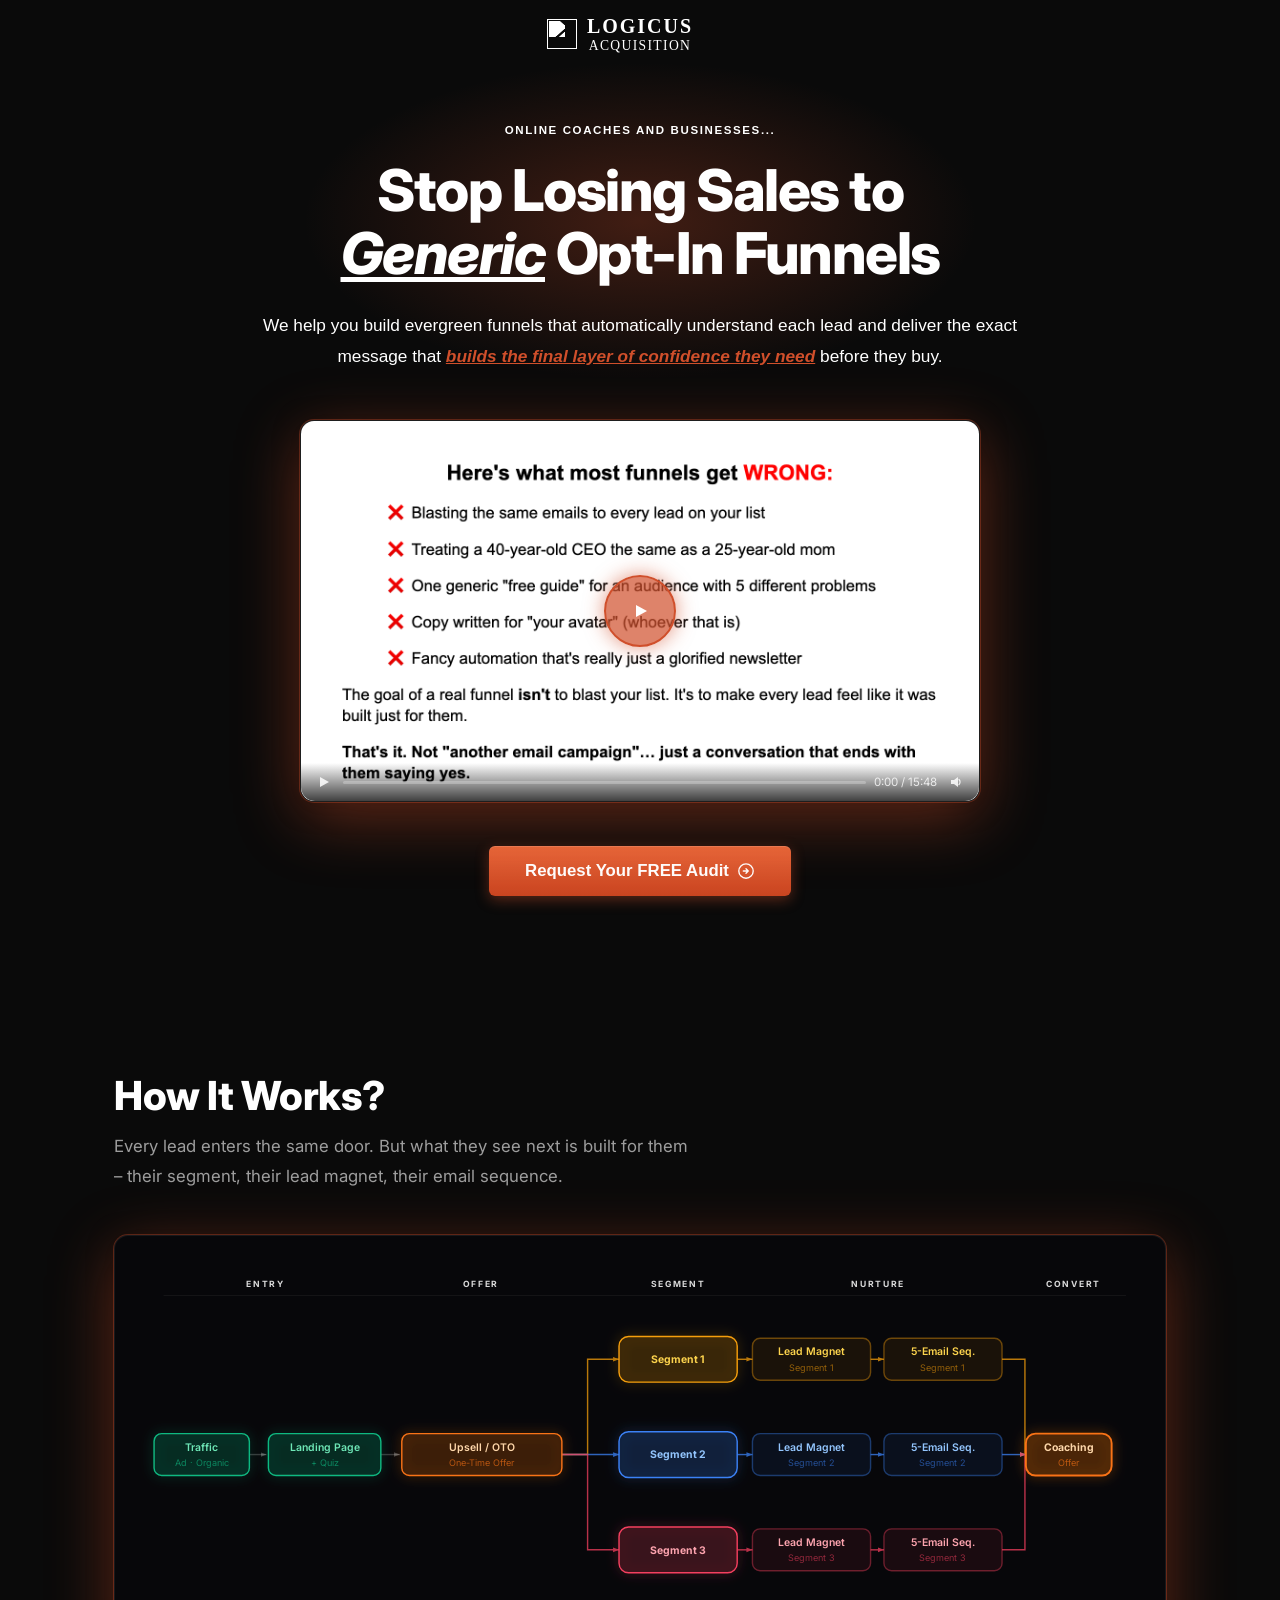
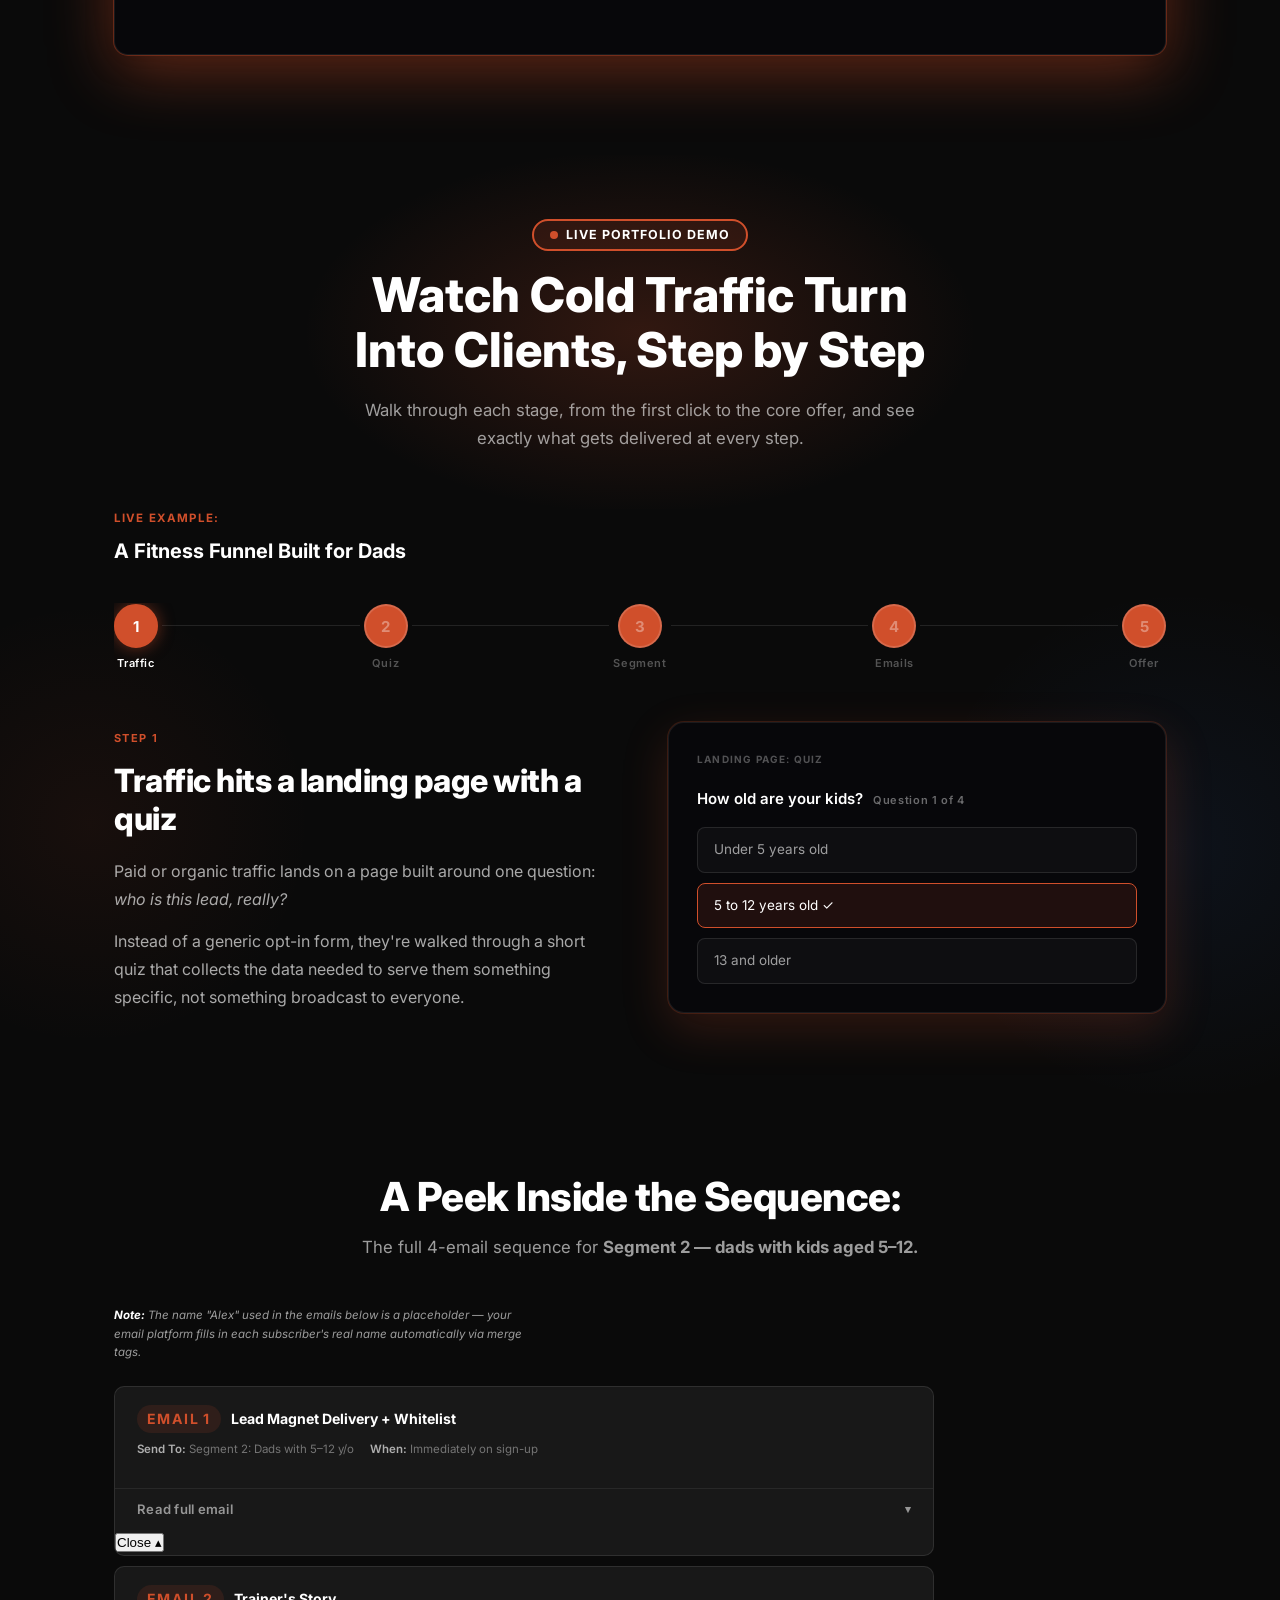
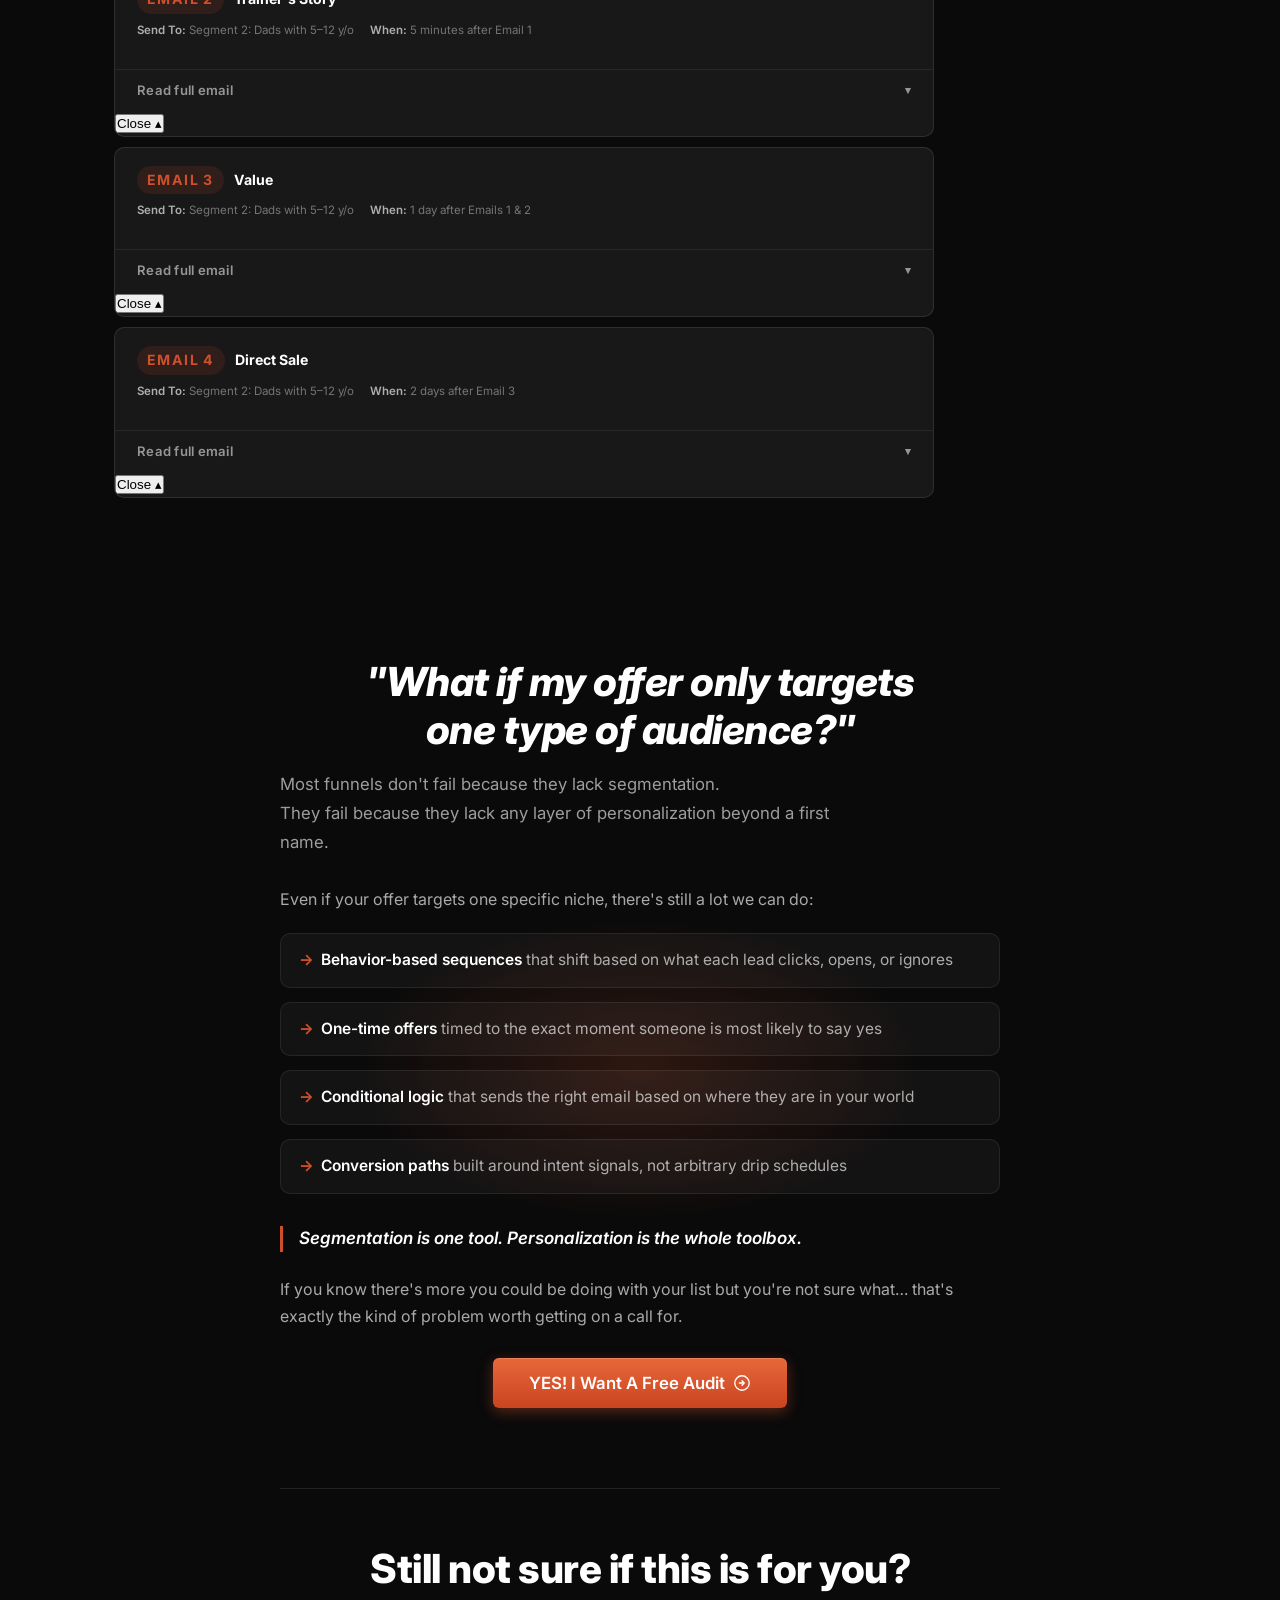
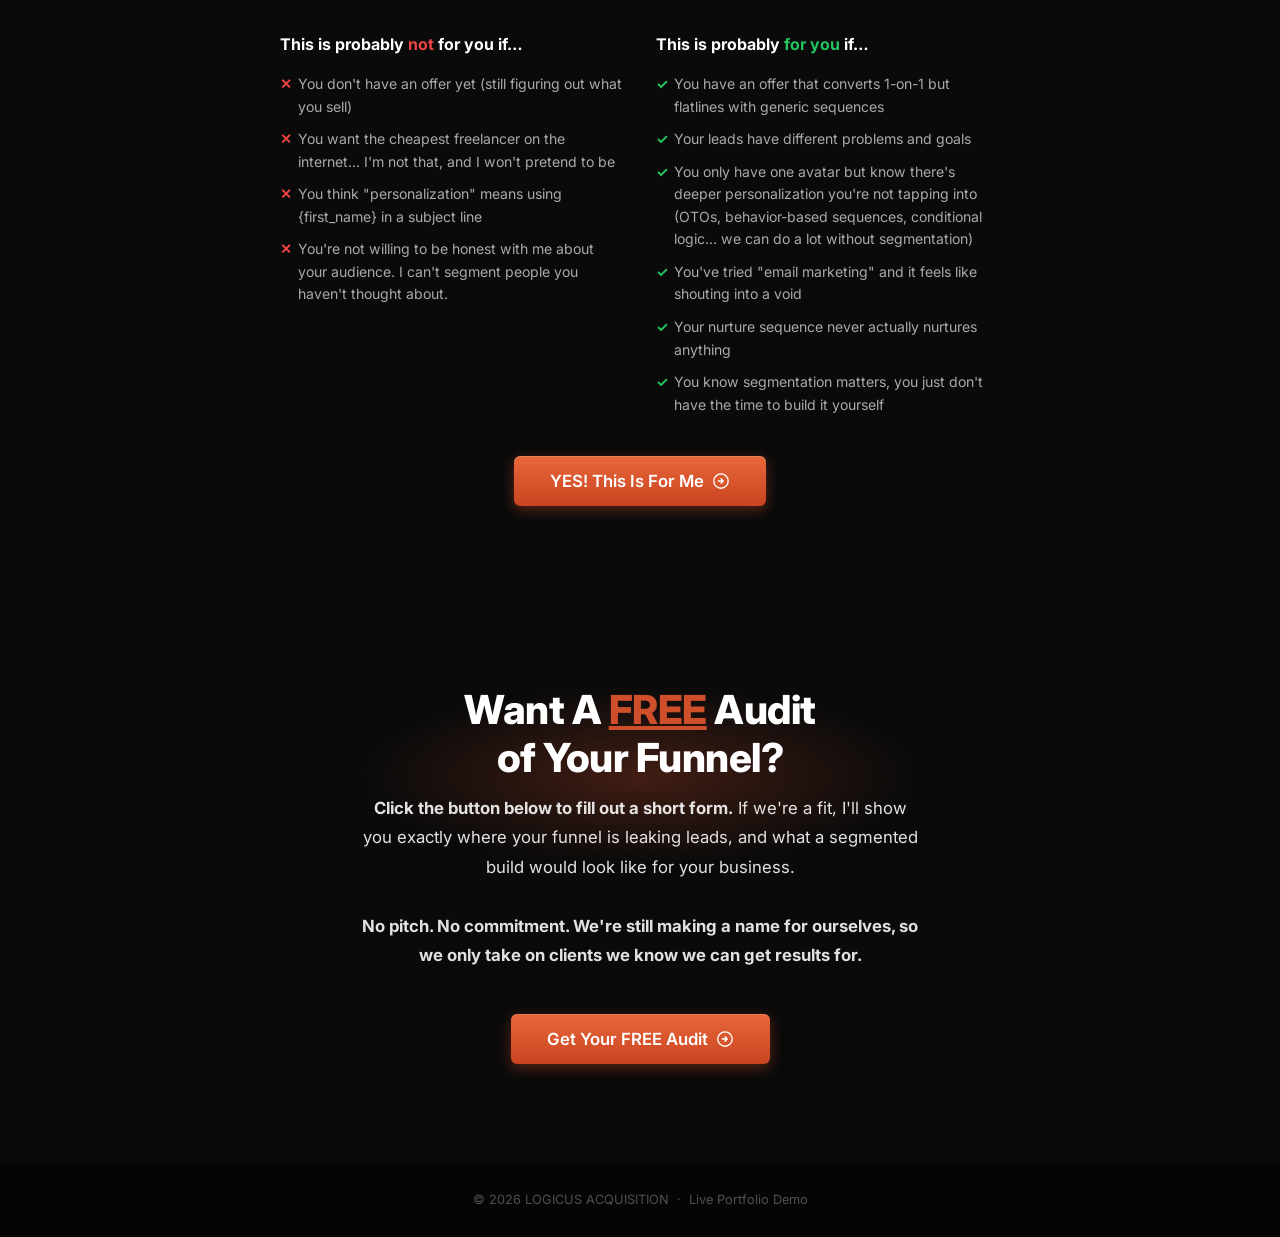
==== commit 48a854bc: "Update Email 2 SL" ====
--- a/index.html
+++ b/index.html
@@ -523,7 +523,7 @@
       </div>
 
       <div class="hero-cta">
-        <a href="https://docs.google.com/forms/d/e/1FAIpQLSd3DyoUWMhvoH6tZdubQtil6sRKJWbAAn-DKEaLsFB7wDBJww/viewform" target="_blank" class="btn btn-coral btn-lg">See How It Works Live <svg width="18" height="18" viewBox="0 0 20 20" fill="none" xmlns="http://www.w3.org/2000/svg" style="flex-shrink:0"><circle cx="10" cy="10" r="8" stroke="currentColor" stroke-width="1.5"/><path d="M7 10h5.5M10 7.5l2.5 2.5-2.5 2.5" stroke="currentColor" stroke-width="1.5" stroke-linecap="round" stroke-linejoin="round"/></svg></a>
+        <a href="https://docs.google.com/forms/d/e/1FAIpQLSd3DyoUWMhvoH6tZdubQtil6sRKJWbAAn-DKEaLsFB7wDBJww/viewform" target="_blank" class="btn btn-coral btn-lg">Request Your FREE Audit <svg width="18" height="18" viewBox="0 0 20 20" fill="none" xmlns="http://www.w3.org/2000/svg" style="flex-shrink:0"><circle cx="10" cy="10" r="8" stroke="currentColor" stroke-width="1.5"/><path d="M7 10h5.5M10 7.5l2.5 2.5-2.5 2.5" stroke="currentColor" stroke-width="1.5" stroke-linecap="round" stroke-linejoin="round"/></svg></a>
       </div>
 
     </div>
@@ -933,7 +933,7 @@
           <button class="email-expand-btn" onclick="toggleEmail(this)">Read full email <span class="chevron">▾</span></button>
           <div class="email-body-wrap">
             <div class="email-slpv">
-              <div class="email-subject"><strong>SL:</strong> "Dad bod" to "Fit dad" without guilt</div>
+              <div class="email-subject"><strong>SL:</strong> The myth of the "dad guilt"? (my story)</div>
               <div class="email-subject"><strong>Alt SL:</strong> The day my son asked a question I couldn't answer…</div>
               <div class="email-preview-text"><strong>Preview Text:</strong> (my story)</div>
             </div>
@@ -1215,9 +1215,20 @@
     function toggleEmail(btn) {
       const card = btn.closest('.email-card');
       const wasOpen = card.classList.contains('open');
-      card.classList.toggle('open');
       if (wasOpen) {
-        document.getElementById('email-showcase').scrollIntoView({ behavior: 'smooth' });
+        const wrap = card.querySelector('.email-body-wrap');
+        const cardTop = card.getBoundingClientRect().top + window.scrollY;
+        wrap.style.transition = 'none';
+        wrap.style.maxHeight = '0';
+        card.classList.remove('open');
+        const targetY = Math.max(0, cardTop - (window.innerHeight / 2) + 40);
+        window.scrollTo({ top: targetY, behavior: 'instant' });
+        requestAnimationFrame(() => {
+          card.scrollIntoView({ behavior: 'smooth', block: 'center' });
+        });
+        setTimeout(() => { wrap.style.transition = ''; wrap.style.maxHeight = ''; }, 600);
+      } else {
+        card.classList.add('open');
       }
     }
   </script>
